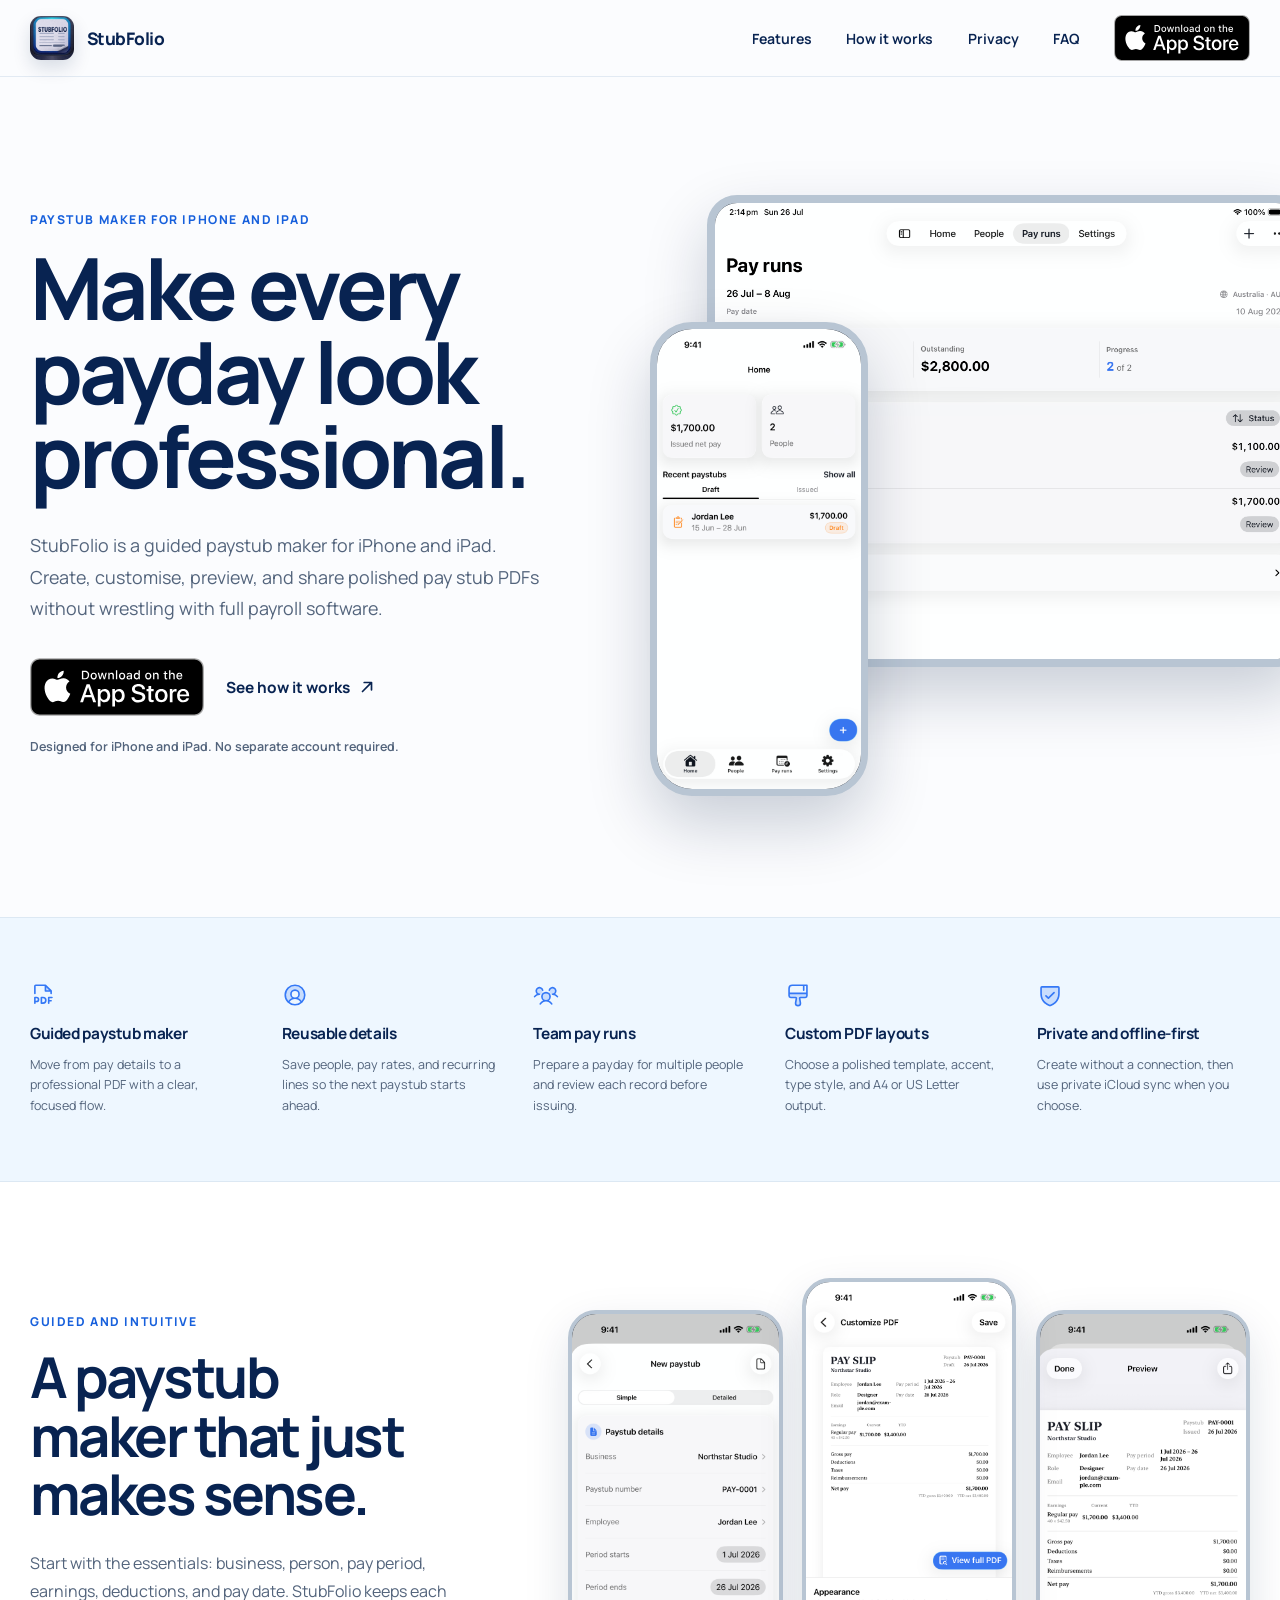
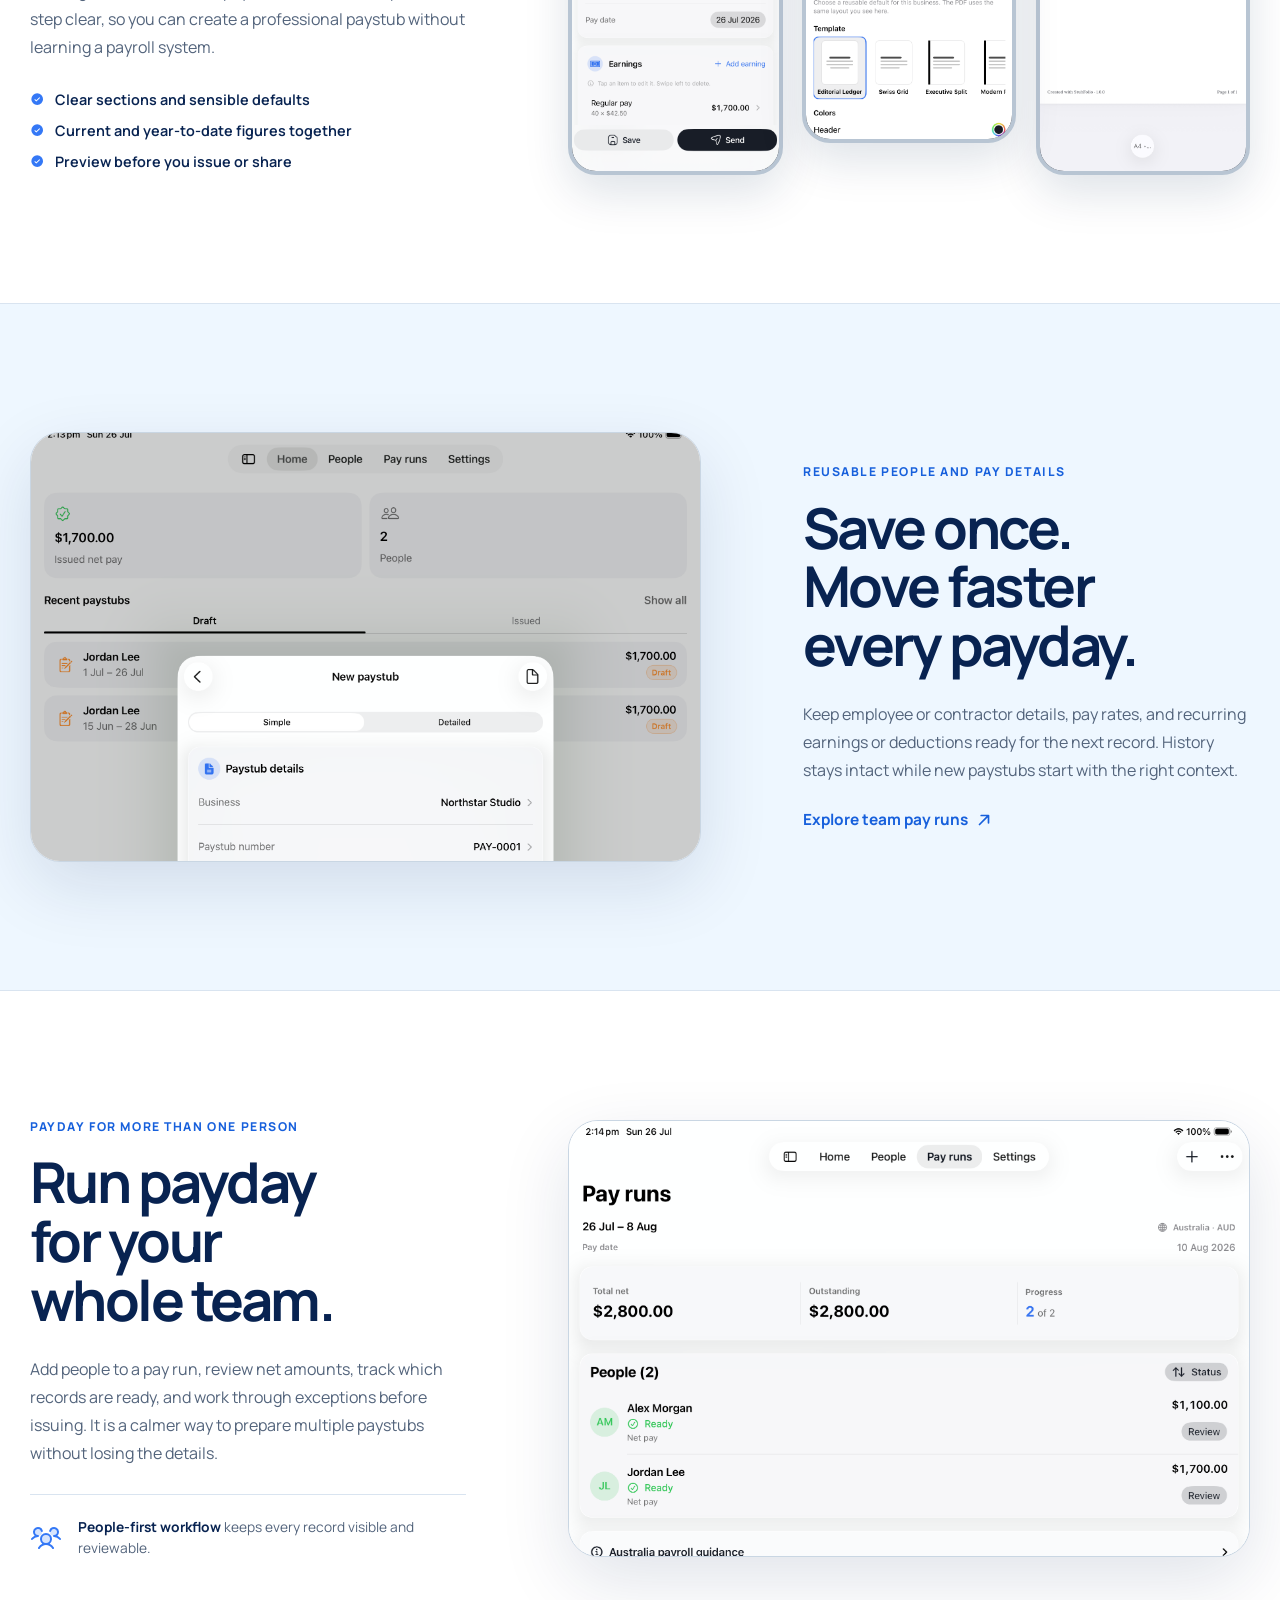
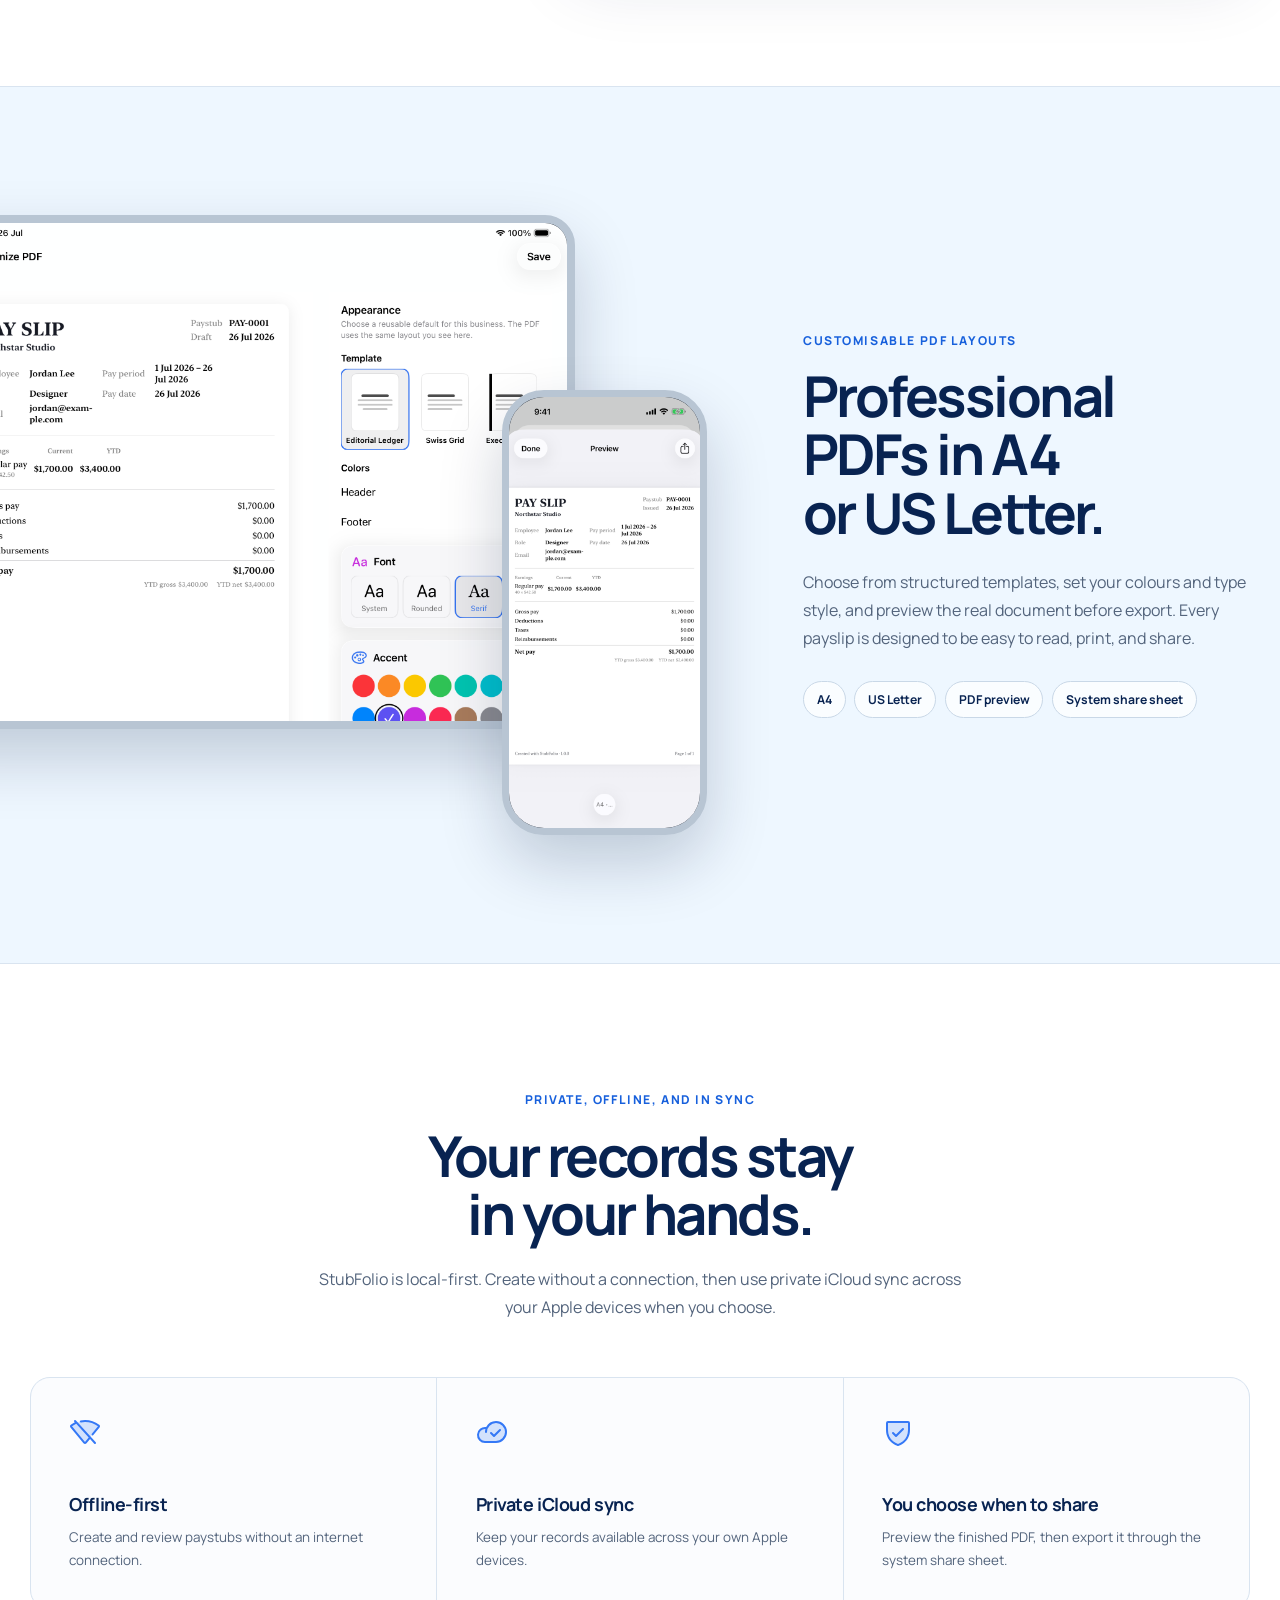
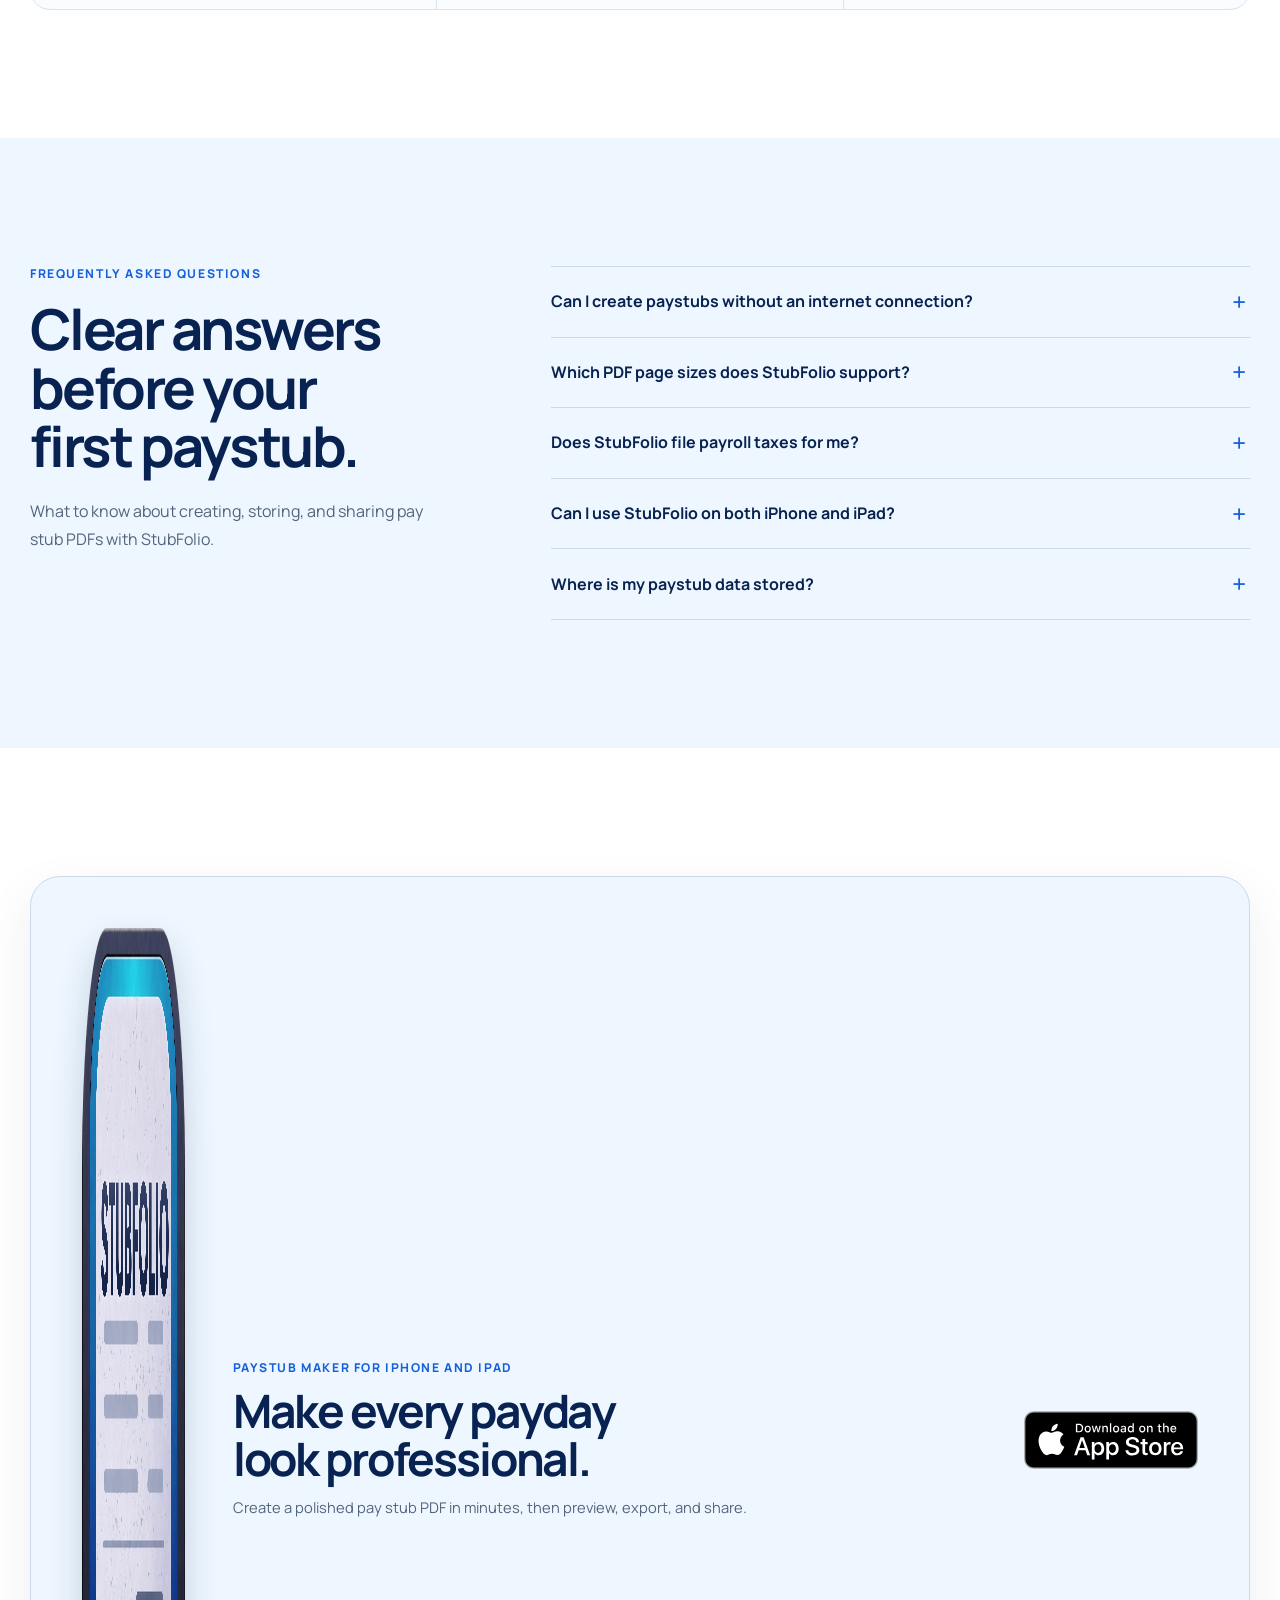
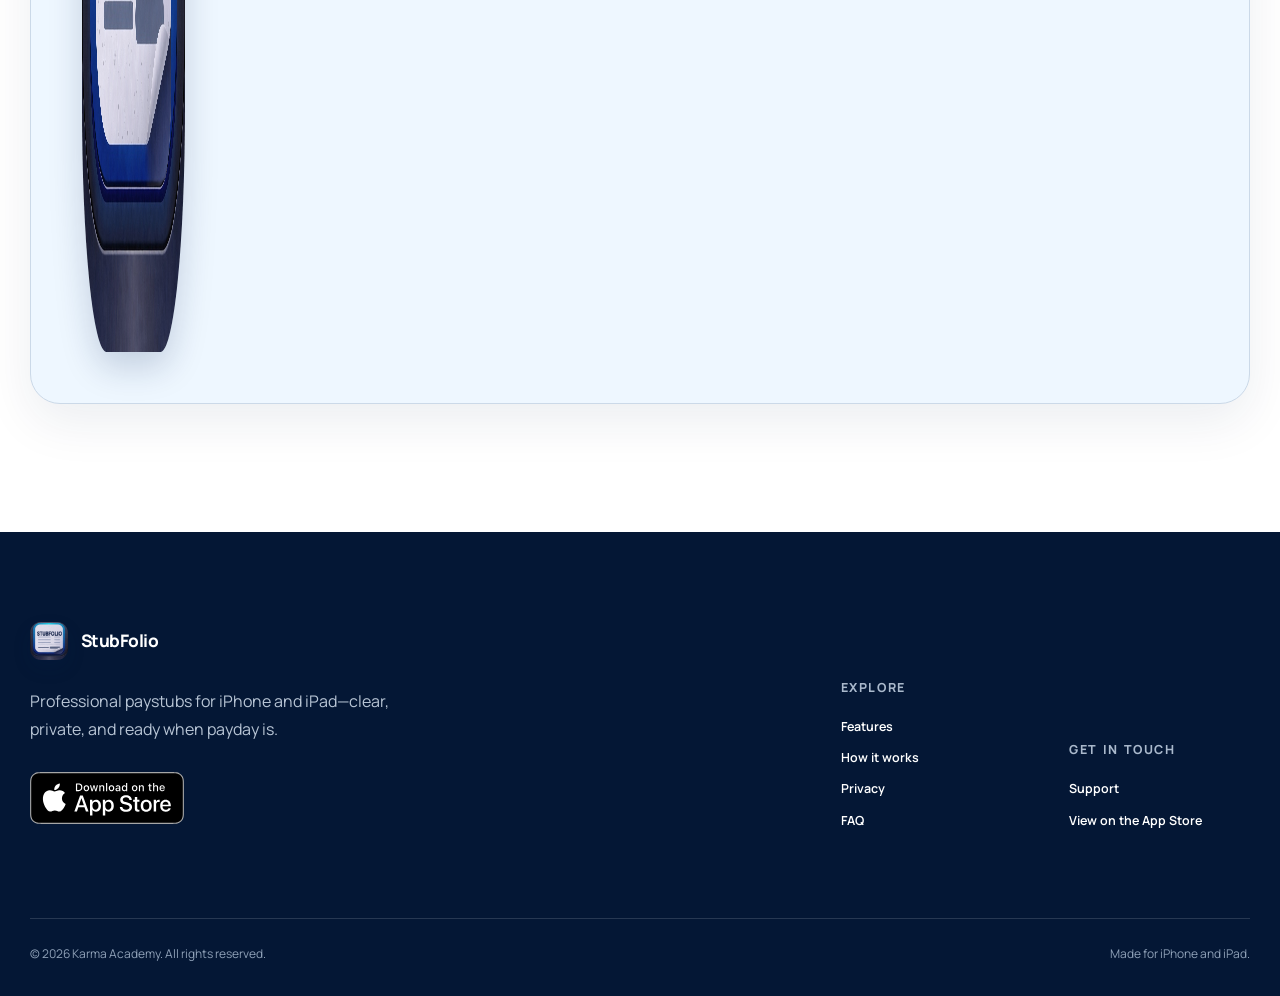
==== index.html @ 9ffa9155 "Build framework-free StubFolio site" ====
<!doctype html>
<html lang="en-AU">
  <head>
    <meta charset="UTF-8" />
    <meta name="viewport" content="width=device-width, initial-scale=1.0" />
    <title>StubFolio – Paystub Maker for iPhone &amp; iPad</title>
    <meta
    name="description"
    content="Create polished pay stubs and payslip PDFs on iPhone and iPad. Reuse employee details, run team paydays, customise templates, and work offline."
    />
    <meta name="robots" content="index,follow,max-image-preview:large,max-snippet:-1,max-video-preview:-1" />
    <meta name="theme-color" content="#eef7ff" />
    <meta name="apple-itunes-app" content="app-id=6793854994" />
    <link rel="canonical" href="https://karm435.github.io/stubfolio.github.io/" />
    <link rel="icon" href="./images/favicon-64.png" sizes="64x64" type="image/png" />
    <link rel="apple-touch-icon" href="./images/apple-touch-icon.png" />
    <link rel="manifest" href="./site.webmanifest" />
    <link rel="preload" href="./images/iphone-home.png" as="image" fetchpriority="high" />
    <link rel="preload" href="./images/ipad-pay-run.png" as="image" fetchpriority="high" />
    <link rel="stylesheet" href="styles.css" />
    <meta property="og:type" content="website" />
    <meta property="og:site_name" content="StubFolio" />
    <meta property="og:url" content="https://karm435.github.io/stubfolio.github.io/" />
    <meta property="og:title" content="StubFolio – Paystub Maker for iPhone &amp; iPad" />
    <meta
    property="og:description"
    content="Create professional pay stub and payslip PDFs on iPhone and iPad, from one person to a whole team pay run."
    />
    <meta property="og:image" content="https://karm435.github.io/stubfolio.github.io/images/og-stubfolio.png" />
    <meta property="og:image:width" content="1200" />
    <meta property="og:image:height" content="630" />
    <meta property="og:image:alt" content="StubFolio paystub maker shown on iPhone and iPad" />
    <meta name="twitter:card" content="summary_large_image" />
    <meta name="twitter:title" content="StubFolio – Paystub Maker for iPhone &amp; iPad" />
    <meta
    name="twitter:description"
    content="Create professional pay stub and payslip PDFs on iPhone and iPad."
    />
    <meta name="twitter:image" content="https://karm435.github.io/stubfolio.github.io/images/og-stubfolio.png" />

    <script type="application/ld+json">
      {
        "@context": "https://schema.org",
        "@graph": [
          {
            "@type": "Organization",
            "@id": "https://karm435.github.io/stubfolio.github.io/#organization",
            "name": "Karma Academy",
            "url": "https://karm435.github.io/stubfolio.github.io/",
            "logo": "https://karm435.github.io/stubfolio.github.io/images/stubfolio-icon.jpg",
            "contactPoint": {
              "@type": "ContactPoint",
              "email": "support@karmaacademy.com.au",
              "contactType": "customer support"
            }
          },
          {
            "@type": "WebSite",
            "@id": "https://karm435.github.io/stubfolio.github.io/#website",
            "name": "StubFolio",
            "url": "https://karm435.github.io/stubfolio.github.io/",
            "publisher": { "@id": "https://karm435.github.io/stubfolio.github.io/#organization" },
            "inLanguage": "en-AU"
          },
          {
            "@type": "MobileApplication",
            "@id": "https://karm435.github.io/stubfolio.github.io/#app",
            "name": "StubFolio: Paystub Maker Pro",
            "operatingSystem": "iOS, iPadOS",
            "applicationCategory": "BusinessApplication",
            "description": "A guided paystub maker for creating, customising, previewing, and sharing professional pay stub and payslip PDFs on iPhone and iPad.",
            "url": "https://karm435.github.io/stubfolio.github.io/",
            "installUrl": "https://apps.apple.com/app/id6793854994",
            "image": "https://karm435.github.io/stubfolio.github.io/images/stubfolio-icon.jpg",
            "publisher": { "@id": "https://karm435.github.io/stubfolio.github.io/#organization" }
          },
          {
            "@type": "FAQPage",
            "@id": "https://karm435.github.io/stubfolio.github.io/#faq",
            "mainEntity": [
              {
                "@type": "Question",
                "name": "Can I create paystubs without an internet connection?",
                "acceptedAnswer": {
                  "@type": "Answer",
                  "text": "Yes. Core paystub creation works offline. If you enable iCloud, your records can sync when your device is connected again."
                }
              },
              {
                "@type": "Question",
                "name": "Which PDF page sizes does StubFolio support?",
                "acceptedAnswer": {
                  "@type": "Answer",
                  "text": "StubFolio supports professional A4 and US Letter pay stub and payslip PDF layouts."
                }
              },
              {
                "@type": "Question",
                "name": "Does StubFolio file payroll taxes for me?",
                "acceptedAnswer": {
                  "@type": "Answer",
                  "text": "No. StubFolio helps structure, review, and present the figures you enter. It is not a tax-filing service and does not replace professional payroll or tax advice."
                }
              },
              {
                "@type": "Question",
                "name": "Can I use StubFolio on both iPhone and iPad?",
                "acceptedAnswer": {
                  "@type": "Answer",
                  "text": "Yes. StubFolio is designed for both iPhone and iPad."
                }
              },
              {
                "@type": "Question",
                "name": "Where is my paystub data stored?",
                "acceptedAnswer": {
                  "@type": "Answer",
                  "text": "StubFolio is local-first, with private iCloud sync available when enabled through your Apple account."
                }
              }
            ]
          }
        ]
      }
    </script>

  </head>
  <body>
    <div id="site">
      <a class="skip-link" href="#main-content">Skip to content</a>
      <header class="site-header">
        <div class="site-header__inner page-shell">
          <a class="brand" href="#top" aria-label="StubFolio home">
            <img alt="" width="1024" height="1024" src="images/stubfolio-icon.jpg">
            <span>StubFolio</span>
          </a>
          <button class="menu-button" type="button" aria-label="Open navigation" aria-expanded="false" aria-controls="site-navigation">
            <svg xmlns="http://www.w3.org/2000/svg" width="22" height="22" fill="currentColor" viewBox="0 0 256 256">
              <path d="M228,128a12,12,0,0,1-12,12H40a12,12,0,0,1,0-24H216A12,12,0,0,1,228,128ZM40,76H216a12,12,0,0,0,0-24H40a12,12,0,0,0,0,24ZM216,180H40a12,12,0,0,0,0,24H216a12,12,0,0,0,0-24Z">
              </path>
            </svg>
          </button>
          <nav id="site-navigation" class="site-navigation" aria-label="Primary navigation">
            <a href="#features">Features</a>
            <a href="#how-it-works">How it works</a>
            <a href="#privacy">Privacy</a>
            <a href="#faq">FAQ</a>
            <a class="app-store-button app-store-button--compact" href="https://apps.apple.com/app/id6793854994" aria-label="Download StubFolio on the App Store" data-cta-location="header">
              <img alt="Download on the App Store" width="924" height="310" src="images/download-on-app-store.svg">
            </a>
          </nav>
        </div>
      </header>
      <main id="main-content">
        <section class="hero section" id="top" aria-labelledby="hero-title">
          <div class="page-shell hero__grid">
            <div class="hero__copy">
              <p class="eyebrow">Paystub maker for iPhone and iPad</p>
              <h1 id="hero-title">Make every payday look professional.</h1>
              <p class="hero__lede">StubFolio is a guided paystub maker for iPhone and iPad. Create, customise, preview, and share polished pay stub PDFs without wrestling with full payroll software.</p>
              <div class="hero__actions">
                <a class="app-store-button" href="https://apps.apple.com/app/id6793854994" aria-label="Download StubFolio on the App Store" data-cta-location="hero">
                  <img alt="Download on the App Store" width="924" height="310" src="images/download-on-app-store.svg">
                </a>
                <a class="text-link" href="#how-it-works">See how it works <svg xmlns="http://www.w3.org/2000/svg" width="18" height="18" fill="currentColor" viewBox="0 0 256 256" aria-hidden="true">
                    <path d="M204,64V168a12,12,0,0,1-24,0V93L72.49,200.49a12,12,0,0,1-17-17L163,76H88a12,12,0,0,1,0-24H192A12,12,0,0,1,204,64Z">
                    </path>
                  </svg>
                </a>
              </div>
              <p class="hero__note">Designed for iPhone and iPad. No separate account required.</p>
            </div>
            <div class="hero-devices" aria-label="StubFolio shown on iPhone and iPad">
              <figure class="device-frame device-frame--ipad hero-devices__ipad">
                <img alt="StubFolio team pay run on iPad" width="2064" height="2752" loading="eager" fetchpriority="high" decoding="async" src="images/ipad-pay-run.png">
              </figure>
              <figure class="device-frame device-frame--phone hero-devices__phone">
                <img alt="StubFolio paystub dashboard on iPhone" width="1320" height="2868" loading="eager" fetchpriority="high" decoding="async" src="images/iphone-home.png">
              </figure>
            </div>
          </div>
        </section>
        <section class="feature-band" id="features" aria-label="StubFolio highlights">
          <div class="page-shell feature-band__grid">
            <article class="feature-highlight">
              <svg xmlns="http://www.w3.org/2000/svg" width="26" height="26" fill="currentColor" viewBox="0 0 256 256" aria-hidden="true">
                <path d="M208,88H152V32Z" opacity="0.2">
                </path>
                <path d="M224,152a8,8,0,0,1-8,8H192v16h16a8,8,0,0,1,0,16H192v16a8,8,0,0,1-16,0V152a8,8,0,0,1,8-8h32A8,8,0,0,1,224,152ZM92,172a28,28,0,0,1-28,28H56v8a8,8,0,0,1-16,0V152a8,8,0,0,1,8-8H64A28,28,0,0,1,92,172Zm-16,0a12,12,0,0,0-12-12H56v24h8A12,12,0,0,0,76,172Zm88,8a36,36,0,0,1-36,36H112a8,8,0,0,1-8-8V152a8,8,0,0,1,8-8h16A36,36,0,0,1,164,180Zm-16,0a20,20,0,0,0-20-20h-8v40h8A20,20,0,0,0,148,180ZM40,112V40A16,16,0,0,1,56,24h96a8,8,0,0,1,5.66,2.34l56,56A8,8,0,0,1,216,88v24a8,8,0,0,1-16,0V96H152a8,8,0,0,1-8-8V40H56v72a8,8,0,0,1-16,0ZM160,80h28.69L160,51.31Z">
                </path>
              </svg>
              <h2>Guided paystub maker</h2>
              <p>Move from pay details to a professional PDF with a clear, focused flow.</p>
            </article>
            <article class="feature-highlight">
              <svg xmlns="http://www.w3.org/2000/svg" width="26" height="26" fill="currentColor" viewBox="0 0 256 256" aria-hidden="true">
                <path d="M224,128a95.76,95.76,0,0,1-31.8,71.37A72,72,0,0,0,128,160a40,40,0,1,0-40-40,40,40,0,0,0,40,40,72,72,0,0,0-64.2,39.37h0A96,96,0,1,1,224,128Z" opacity="0.2">
                </path>
                <path d="M128,24A104,104,0,1,0,232,128,104.11,104.11,0,0,0,128,24ZM74.08,197.5a64,64,0,0,1,107.84,0,87.83,87.83,0,0,1-107.84,0ZM96,120a32,32,0,1,1,32,32A32,32,0,0,1,96,120Zm97.76,66.41a79.66,79.66,0,0,0-36.06-28.75,48,48,0,1,0-59.4,0,79.66,79.66,0,0,0-36.06,28.75,88,88,0,1,1,131.52,0Z">
                </path>
              </svg>
              <h2>Reusable details</h2>
              <p>Save people, pay rates, and recurring lines so the next paystub starts ahead.</p>
            </article>
            <article class="feature-highlight">
              <svg xmlns="http://www.w3.org/2000/svg" width="26" height="26" fill="currentColor" viewBox="0 0 256 256" aria-hidden="true">
                <path d="M168,144a40,40,0,1,1-40-40A40,40,0,0,1,168,144ZM64,56A32,32,0,1,0,96,88,32,32,0,0,0,64,56Zm128,0a32,32,0,1,0,32,32A32,32,0,0,0,192,56Z" opacity="0.2">
                </path>
                <path d="M244.8,150.4a8,8,0,0,1-11.2-1.6A51.6,51.6,0,0,0,192,128a8,8,0,0,1,0-16,24,24,0,1,0-23.24-30,8,8,0,1,1-15.5-4A40,40,0,1,1,219,117.51a67.94,67.94,0,0,1,27.43,21.68A8,8,0,0,1,244.8,150.4ZM190.92,212a8,8,0,1,1-13.85,8,57,57,0,0,0-98.15,0,8,8,0,1,1-13.84-8,72.06,72.06,0,0,1,33.74-29.92,48,48,0,1,1,58.36,0A72.06,72.06,0,0,1,190.92,212ZM128,176a32,32,0,1,0-32-32A32,32,0,0,0,128,176ZM72,120a8,8,0,0,0-8-8A24,24,0,1,1,87.24,82a8,8,0,1,0,15.5-4A40,40,0,1,0,37,117.51,67.94,67.94,0,0,0,9.6,139.19a8,8,0,1,0,12.8,9.61A51.6,51.6,0,0,1,64,128,8,8,0,0,0,72,120Z">
                </path>
              </svg>
              <h2>Team pay runs</h2>
              <p>Prepare a payday for multiple people and review each record before issuing.</p>
            </article>
            <article class="feature-highlight">
              <svg xmlns="http://www.w3.org/2000/svg" width="26" height="26" fill="currentColor" viewBox="0 0 256 256" aria-hidden="true">
                <path d="M216,112v24a16,16,0,0,1-16,16H152a8,8,0,0,0-7.92,9.13L152,208a24,24,0,0,1-48,0l7.92-46.87A8,8,0,0,0,104,152H56a16,16,0,0,1-16-16V112Z" opacity="0.2">
                </path>
                <path d="M216,24H72A40,40,0,0,0,32,64v72a24,24,0,0,0,24,24h48l-7.89,46.67A8.42,8.42,0,0,0,96,208a32,32,0,0,0,64,0,8.42,8.42,0,0,0-.11-1.33L152,160h48a24,24,0,0,0,24-24V32A8,8,0,0,0,216,24ZM72,40H176V80a8,8,0,0,0,16,0V40h16v64H48V64A24,24,0,0,1,72,40ZM200,144H152a16,16,0,0,0-15.84,18.26l0,.2L144,208.6a16,16,0,0,1-32,0l7.8-46.14,0-.2A16,16,0,0,0,104,144H56a8,8,0,0,1-8-8V120H208v16A8,8,0,0,1,200,144Z">
                </path>
              </svg>
              <h2>Custom PDF layouts</h2>
              <p>Choose a polished template, accent, type style, and A4 or US Letter output.</p>
            </article>
            <article class="feature-highlight">
              <svg xmlns="http://www.w3.org/2000/svg" width="26" height="26" fill="currentColor" viewBox="0 0 256 256" aria-hidden="true">
                <path d="M216,56v56c0,96-88,120-88,120S40,208,40,112V56a8,8,0,0,1,8-8H208A8,8,0,0,1,216,56Z" opacity="0.2">
                </path>
                <path d="M208,40H48A16,16,0,0,0,32,56v56c0,52.72,25.52,84.67,46.93,102.19,23.06,18.86,46,25.26,47,25.53a8,8,0,0,0,4.2,0c1-.27,23.91-6.67,47-25.53C198.48,196.67,224,164.72,224,112V56A16,16,0,0,0,208,40Zm0,72c0,37.07-13.66,67.16-40.6,89.42A129.3,129.3,0,0,1,128,223.62a128.25,128.25,0,0,1-38.92-21.81C61.82,179.51,48,149.3,48,112l0-56,160,0ZM82.34,141.66a8,8,0,0,1,11.32-11.32L112,148.69l50.34-50.35a8,8,0,0,1,11.32,11.32l-56,56a8,8,0,0,1-11.32,0Z">
                </path>
              </svg>
              <h2>Private and offline-first</h2>
              <p>Create without a connection, then use private iCloud sync when you choose.</p>
            </article>
          </div>
        </section>
        <section class="story-section story-section--guided section" id="how-it-works">
          <div class="page-shell story-grid story-grid--copy-first">
            <div class="story-copy">
              <p class="eyebrow">Guided and intuitive</p>
              <h2>A paystub maker that just makes sense.</h2>
              <p>Start with the essentials: business, person, pay period, earnings, deductions, and pay date. StubFolio keeps each step clear, so you can create a professional paystub without learning a payroll system.</p>
              <ul class="check-list">
                <li>
                  <svg xmlns="http://www.w3.org/2000/svg" width="1em" height="1em" fill="currentColor" viewBox="0 0 256 256" aria-hidden="true">
                    <path d="M128,24A104,104,0,1,0,232,128,104.11,104.11,0,0,0,128,24Zm45.66,85.66-56,56a8,8,0,0,1-11.32,0l-24-24a8,8,0,0,1,11.32-11.32L112,148.69l50.34-50.35a8,8,0,0,1,11.32,11.32Z">
                    </path>
                  </svg> Clear sections and sensible defaults</li>
                <li>
                  <svg xmlns="http://www.w3.org/2000/svg" width="1em" height="1em" fill="currentColor" viewBox="0 0 256 256" aria-hidden="true">
                    <path d="M128,24A104,104,0,1,0,232,128,104.11,104.11,0,0,0,128,24Zm45.66,85.66-56,56a8,8,0,0,1-11.32,0l-24-24a8,8,0,0,1,11.32-11.32L112,148.69l50.34-50.35a8,8,0,0,1,11.32,11.32Z">
                    </path>
                  </svg> Current and year-to-date figures together</li>
                <li>
                  <svg xmlns="http://www.w3.org/2000/svg" width="1em" height="1em" fill="currentColor" viewBox="0 0 256 256" aria-hidden="true">
                    <path d="M128,24A104,104,0,1,0,232,128,104.11,104.11,0,0,0,128,24Zm45.66,85.66-56,56a8,8,0,0,1-11.32,0l-24-24a8,8,0,0,1,11.32-11.32L112,148.69l50.34-50.35a8,8,0,0,1,11.32,11.32Z">
                    </path>
                  </svg> Preview before you issue or share</li>
              </ul>
            </div>
            <div class="phone-sequence" aria-label="The StubFolio creation flow">
              <figure class="device-frame device-frame--phone ">
                <img alt="Paystub details editor on iPhone" width="1320" height="2868" loading="lazy" fetchpriority="auto" decoding="async" src="images/iphone-editor.png">
              </figure>
              <figure class="device-frame device-frame--phone ">
                <img alt="PDF appearance editor on iPhone" width="1320" height="2868" loading="lazy" fetchpriority="auto" decoding="async" src="images/iphone-appearance.png">
              </figure>
              <figure class="device-frame device-frame--phone ">
                <img alt="Finished paystub PDF preview on iPhone" width="1320" height="2868" loading="lazy" fetchpriority="auto" decoding="async" src="images/iphone-pdf-preview.png">
              </figure>
            </div>
          </div>
        </section>
        <section class="story-section story-section--ice section">
          <div class="page-shell story-grid story-grid--visual-first">
            <div class="wide-product-crop wide-product-crop--editor">
              <img alt="A paystub being edited in StubFolio on iPad" width="2064" height="2752" loading="lazy" decoding="async" src="images/ipad-editor.png">
            </div>
            <div class="story-copy">
              <p class="eyebrow">Reusable people and pay details</p>
              <h2>Save once. Move faster every payday.</h2>
              <p>Keep employee or contractor details, pay rates, and recurring earnings or deductions ready for the next record. History stays intact while new paystubs start with the right context.</p>
              <a class="inline-cta" href="#pay-runs">Explore team pay runs <svg xmlns="http://www.w3.org/2000/svg" width="18" height="18" fill="currentColor" viewBox="0 0 256 256" aria-hidden="true">
                  <path d="M204,64V168a12,12,0,0,1-24,0V93L72.49,200.49a12,12,0,0,1-17-17L163,76H88a12,12,0,0,1,0-24H192A12,12,0,0,1,204,64Z">
                  </path>
                </svg>
              </a>
            </div>
          </div>
        </section>
        <section class="story-section section" id="pay-runs">
          <div class="page-shell story-grid story-grid--copy-first">
            <div class="story-copy">
              <p class="eyebrow">Payday for more than one person</p>
              <h2>Run payday for your whole team.</h2>
              <p>Add people to a pay run, review net amounts, track which records are ready, and work through exceptions before issuing. It is a calmer way to prepare multiple paystubs without losing the details.</p>
              <div class="mini-proof">
                <svg xmlns="http://www.w3.org/2000/svg" width="32" height="32" fill="currentColor" viewBox="0 0 256 256" aria-hidden="true">
                  <path d="M168,144a40,40,0,1,1-40-40A40,40,0,0,1,168,144ZM64,56A32,32,0,1,0,96,88,32,32,0,0,0,64,56Zm128,0a32,32,0,1,0,32,32A32,32,0,0,0,192,56Z" opacity="0.2">
                  </path>
                  <path d="M244.8,150.4a8,8,0,0,1-11.2-1.6A51.6,51.6,0,0,0,192,128a8,8,0,0,1,0-16,24,24,0,1,0-23.24-30,8,8,0,1,1-15.5-4A40,40,0,1,1,219,117.51a67.94,67.94,0,0,1,27.43,21.68A8,8,0,0,1,244.8,150.4ZM190.92,212a8,8,0,1,1-13.85,8,57,57,0,0,0-98.15,0,8,8,0,1,1-13.84-8,72.06,72.06,0,0,1,33.74-29.92,48,48,0,1,1,58.36,0A72.06,72.06,0,0,1,190.92,212ZM128,176a32,32,0,1,0-32-32A32,32,0,0,0,128,176ZM72,120a8,8,0,0,0-8-8A24,24,0,1,1,87.24,82a8,8,0,1,0,15.5-4A40,40,0,1,0,37,117.51,67.94,67.94,0,0,0,9.6,139.19a8,8,0,1,0,12.8,9.61A51.6,51.6,0,0,1,64,128,8,8,0,0,0,72,120Z">
                  </path>
                </svg>
                <span>
                  <strong>People-first workflow</strong> keeps every record visible and reviewable.</span>
              </div>
            </div>
            <div class="wide-product-crop wide-product-crop--pay-run">
              <img alt="Two-person payday progress in StubFolio on iPad" width="2064" height="2752" loading="lazy" decoding="async" src="images/ipad-pay-run.png">
            </div>
          </div>
        </section>
        <section class="story-section story-section--ice section" id="pdf-templates">
          <div class="page-shell story-grid story-grid--visual-first">
            <div class="template-composition" aria-label="Paystub PDF customisation and preview">
              <figure class="device-frame device-frame--ipad template-composition__ipad">
                <img alt="Template, colour, and type controls in StubFolio on iPad" width="2064" height="2752" loading="lazy" fetchpriority="auto" decoding="async" src="images/ipad-appearance.png">
              </figure>
              <figure class="device-frame device-frame--phone template-composition__phone">
                <img alt="A finished professional payslip PDF on iPhone" width="1320" height="2868" loading="lazy" fetchpriority="auto" decoding="async" src="images/iphone-pdf-preview.png">
              </figure>
            </div>
            <div class="story-copy">
              <p class="eyebrow">Customisable PDF layouts</p>
              <h2>Professional PDFs in A4 or US Letter.</h2>
              <p>Choose from structured templates, set your colours and type style, and preview the real document before export. Every payslip is designed to be easy to read, print, and share.</p>
              <div class="format-list" aria-label="Supported PDF features">
                <span>A4</span>
                <span>US Letter</span>
                <span>PDF preview</span>
                <span>System share sheet</span>
              </div>
            </div>
          </div>
        </section>
        <section class="privacy-section section" id="privacy">
          <div class="page-shell">
            <div class="section-heading section-heading--centered">
              <p class="eyebrow">Private, offline, and in sync</p>
              <h2>Your records stay in your hands.</h2>
              <p>StubFolio is local-first. Create without a connection, then use private iCloud sync across your Apple devices when you choose.</p>
            </div>
            <div class="privacy-grid">
              <article>
                <svg xmlns="http://www.w3.org/2000/svg" width="32" height="32" fill="currentColor" viewBox="0 0 256 256" aria-hidden="true">
                  <path d="M238.2,87.69l-104,125.43a8,8,0,0,1-12.3,0L17.8,87.69a7.79,7.79,0,0,1,1.31-11.21,180.75,180.75,0,0,1,217.78,0A7.79,7.79,0,0,1,238.2,87.69Z" opacity="0.2">
                  </path>
                  <path d="M53.92,34.62A8,8,0,1,0,42.08,45.38l4.55,5A187.93,187.93,0,0,0,14.28,70.1,15.93,15.93,0,0,0,8.11,80.91,15.65,15.65,0,0,0,11.65,92.8l104,125.43A15.93,15.93,0,0,0,128,224h0a15.93,15.93,0,0,0,12.31-5.77l28.1-33.88,33.67,37a8,8,0,1,0,11.84-10.76ZM128,208,24.09,82.74A171.5,171.5,0,0,1,57.91,62.79l99.63,109.6ZM244.35,92.8l-49.42,59.58a8,8,0,0,1-12.32-10.21l49.3-59.43A170.76,170.76,0,0,0,128,48a175.15,175.15,0,0,0-32.39,3,8,8,0,1,1-3-15.72A190.62,190.62,0,0,1,128,32,186.67,186.67,0,0,1,241.72,70.1a15.93,15.93,0,0,1,6.17,10.81A15.65,15.65,0,0,1,244.35,92.8Z">
                  </path>
                </svg>
                <h3>Offline-first</h3>
                <p>Create and review paystubs without an internet connection.</p>
              </article>
              <article>
                <svg xmlns="http://www.w3.org/2000/svg" width="32" height="32" fill="currentColor" viewBox="0 0 256 256" aria-hidden="true">
                  <path d="M240,128a80,80,0,0,1-80,80H72A56,56,0,1,1,85.92,97.74l0,.1A80,80,0,0,1,240,128Z" opacity="0.2">
                  </path>
                  <path d="M160,40A88.09,88.09,0,0,0,81.29,88.67,64,64,0,1,0,72,216h88a88,88,0,0,0,0-176Zm0,160H72a48,48,0,0,1,0-96c1.1,0,2.2,0,3.29.11A88,88,0,0,0,72,128a8,8,0,0,0,16,0,72,72,0,1,1,72,72Zm37.66-93.66a8,8,0,0,1,0,11.32l-48,48a8,8,0,0,1-11.32,0l-24-24a8,8,0,0,1,11.32-11.32L144,148.69l42.34-42.35A8,8,0,0,1,197.66,106.34Z">
                  </path>
                </svg>
                <h3>Private iCloud sync</h3>
                <p>Keep your records available across your own Apple devices.</p>
              </article>
              <article>
                <svg xmlns="http://www.w3.org/2000/svg" width="32" height="32" fill="currentColor" viewBox="0 0 256 256" aria-hidden="true">
                  <path d="M216,56v56c0,96-88,120-88,120S40,208,40,112V56a8,8,0,0,1,8-8H208A8,8,0,0,1,216,56Z" opacity="0.2">
                  </path>
                  <path d="M208,40H48A16,16,0,0,0,32,56v56c0,52.72,25.52,84.67,46.93,102.19,23.06,18.86,46,25.26,47,25.53a8,8,0,0,0,4.2,0c1-.27,23.91-6.67,47-25.53C198.48,196.67,224,164.72,224,112V56A16,16,0,0,0,208,40Zm0,72c0,37.07-13.66,67.16-40.6,89.42A129.3,129.3,0,0,1,128,223.62a128.25,128.25,0,0,1-38.92-21.81C61.82,179.51,48,149.3,48,112l0-56,160,0ZM82.34,141.66a8,8,0,0,1,11.32-11.32L112,148.69l50.34-50.35a8,8,0,0,1,11.32,11.32l-56,56a8,8,0,0,1-11.32,0Z">
                  </path>
                </svg>
                <h3>You choose when to share</h3>
                <p>Preview the finished PDF, then export it through the system share sheet.</p>
              </article>
            </div>
          </div>
        </section>
        <section class="faq-section section" id="faq">
          <div class="page-shell faq-layout">
            <div class="section-heading">
              <p class="eyebrow">Frequently asked questions</p>
              <h2>Clear answers before your first paystub.</h2>
              <p>What to know about creating, storing, and sharing pay stub PDFs with StubFolio.</p>
            </div>
            <div class="faq-list">
              <details>
                <summary>Can I create paystubs without an internet connection?</summary>
                <p>Yes. Core paystub creation works offline. If you enable iCloud, your records can sync when your device is connected again.</p>
              </details>
              <details>
                <summary>Which PDF page sizes does StubFolio support?</summary>
                <p>You can prepare professional pay stub and payslip PDFs for A4 or US Letter paper, with print-safe layouts designed for sharing and printing.</p>
              </details>
              <details>
                <summary>Does StubFolio file payroll taxes for me?</summary>
                <p>No. StubFolio helps you structure, review, and present the figures you enter. It is not a tax-filing service and does not replace professional payroll or tax advice.</p>
              </details>
              <details>
                <summary>Can I use StubFolio on both iPhone and iPad?</summary>
                <p>Yes. StubFolio is designed for iPhone and iPad, with layouts that make quick edits comfortable on iPhone and detailed review easier on iPad.</p>
              </details>
              <details>
                <summary>Where is my paystub data stored?</summary>
                <p>StubFolio is local-first. Your work stays on your device, with private iCloud sync available when you enable it through your Apple account.</p>
              </details>
            </div>
          </div>
        </section>
        <section class="download-section section" id="download" aria-labelledby="download-title">
          <div class="page-shell download-panel">
            <img class="download-panel__icon" alt="" width="1024" height="1024" loading="lazy" src="images/stubfolio-icon.jpg">
            <div>
              <p class="eyebrow">Paystub maker for iPhone and iPad</p>
              <h2 id="download-title">Make every payday look professional.</h2>
              <p>Create a polished pay stub PDF in minutes, then preview, export, and share.</p>
            </div>
            <a class="app-store-button" href="https://apps.apple.com/app/id6793854994" aria-label="Download StubFolio on the App Store" data-cta-location="footer">
              <img alt="Download on the App Store" width="924" height="310" src="images/download-on-app-store.svg">
            </a>
          </div>
        </section>
      </main>
      <footer class="site-footer" id="site-footer">
        <div class="page-shell site-footer__top">
          <div class="site-footer__brand-block">
            <a class="brand brand--footer" href="#top" aria-label="Back to StubFolio home">
              <img src="images/stubfolio-icon.jpg" alt="" width="1024" height="1024" loading="lazy">
              <span>StubFolio</span>
            </a>
            <p>Professional paystubs for iPhone and iPad—clear, private, and ready when payday is.</p>
            <a class="app-store-button app-store-button--footer" href="https://apps.apple.com/app/id6793854994" aria-label="Download StubFolio on the App Store">
              <img src="images/download-on-app-store.svg" alt="Download on the App Store" width="924" height="310">
            </a>
          </div>
          <div class="site-footer__links">
            <nav aria-label="Explore StubFolio">
              <p class="site-footer__label">Explore</p>
              <a href="#features">Features</a>
              <a href="#how-it-works">How it works</a>
              <a href="#privacy">Privacy</a>
              <a href="#faq">FAQ</a>
            </nav>
            <nav aria-label="StubFolio support">
              <p class="site-footer__label">Get in touch</p>
              <a href="mailto:support@karmaacademy.com.au">Support</a>
              <a href="https://apps.apple.com/app/id6793854994">View on the App Store</a>
            </nav>
          </div>
        </div>
        <div class="page-shell site-footer__bottom">
          <p>© 2026 Karma Academy. All rights reserved.</p>
          <p>Made for iPhone and iPad.</p>
        </div>
      </footer>
    </div>
    <script src="script.js" defer>
    </script>
  </body>
</html>
---- styles.css ----
@font-face {
  font-family: "Manrope Variable";
  font-style: normal;
  font-display: swap;
  font-weight: 200 800;
  src: url("fonts/manrope-latin-wght-normal.woff2") format("woff2");
}

:root {
  color-scheme: light;
  font-family: "Manrope Variable", Manrope, -apple-system, BlinkMacSystemFont, "Segoe UI", sans-serif;
  color: #0a2555;
  background: #fbfcfe;
  font-synthesis: none;
  text-rendering: optimizeLegibility;
  --navy: #082351;
  --navy-deep: #041735;
  --blue: #3478f6;
  --blue-dark: #1760dc;
  --ink-muted: #53647c;
  --paper: #fbfcfe;
  --white: #ffffff;
  --ice: #eef7ff;
  --ice-strong: #e5f2ff;
  --line: #d9e4f0;
  --success: #149655;
  --shadow-soft: 0 24px 70px rgba(8, 35, 81, 0.12);
  --shadow-device: 0 28px 64px rgba(5, 26, 60, 0.2);
  --radius-large: 30px;
  --radius-medium: 20px;
  --page-width: 1220px;
  --section-space: clamp(5.5rem, 10vw, 9rem);
}

* {
  box-sizing: border-box;
}

html {
  scroll-behavior: smooth;
  scroll-padding-top: 92px;
  overflow-x: clip;
  background: var(--paper);
}

body {
  margin: 0;
  min-width: 320px;
  min-height: 100vh;
  overflow-x: clip;
  background: var(--paper);
  color: var(--navy);
  -webkit-font-smoothing: antialiased;
}

#site,
main {
  max-width: 100%;
  overflow-x: clip;
}

body,
button,
a {
  font: inherit;
}

img,
svg {
  display: block;
  max-width: 100%;
}

a {
  color: inherit;
}

p,
h1,
h2,
h3,
figure {
  margin: 0;
}

p {
  color: var(--ink-muted);
  font-size: clamp(1rem, 1.25vw, 1.12rem);
  line-height: 1.75;
}

h1,
h2,
h3 {
  color: var(--navy);
  letter-spacing: -0.045em;
  text-wrap: balance;
}

h1 {
  max-width: 10.5ch;
  font-size: clamp(3.2rem, 6.7vw, 6.75rem);
  font-weight: 720;
  line-height: 0.98;
}

h2 {
  font-size: clamp(2.2rem, 4.4vw, 4.7rem);
  font-weight: 700;
  line-height: 1.04;
}

h3 {
  font-size: 1.12rem;
  font-weight: 700;
  line-height: 1.3;
  letter-spacing: -0.025em;
}

:focus-visible {
  outline: 3px solid var(--blue);
  outline-offset: 4px;
}

.skip-link {
  position: fixed;
  z-index: 1000;
  top: 1rem;
  left: 1rem;
  translate: 0 -180%;
  border-radius: 999px;
  background: var(--navy-deep);
  color: var(--white);
  padding: 0.75rem 1rem;
  text-decoration: none;
}

.skip-link:focus {
  translate: 0;
}

.page-shell {
  width: min(calc(100% - 40px), var(--page-width));
  margin-inline: auto;
}

.section {
  padding-block: var(--section-space);
}

.eyebrow {
  margin-bottom: 1.15rem;
  color: var(--blue-dark);
  font-size: 0.76rem;
  font-weight: 760;
  line-height: 1.3;
  letter-spacing: 0.13em;
  text-transform: uppercase;
}

.site-header {
  position: relative;
  z-index: 100;
  top: 0;
  border-bottom: 1px solid rgba(217, 228, 240, 0.72);
  background: var(--paper);
}

.site-header__inner {
  display: flex;
  min-height: 76px;
  align-items: center;
  justify-content: space-between;
  gap: 2rem;
}

.brand {
  display: inline-flex;
  align-items: center;
  gap: 0.8rem;
  color: var(--navy);
  font-size: 1.08rem;
  font-weight: 760;
  letter-spacing: -0.03em;
  text-decoration: none;
}

.brand img {
  width: 44px;
  height: 44px;
  border-radius: 11px;
  box-shadow: 0 8px 18px rgba(8, 35, 81, 0.14);
}

.site-navigation {
  display: flex;
  align-items: center;
  gap: clamp(1.2rem, 2.7vw, 2.4rem);
}

.site-navigation > a:not(.app-store-button) {
  position: relative;
  color: var(--navy);
  font-size: 0.88rem;
  font-weight: 650;
  text-decoration: none;
}

.site-navigation > a:not(.app-store-button)::after {
  position: absolute;
  right: 0;
  bottom: -0.45rem;
  left: 0;
  height: 2px;
  background: var(--blue);
  content: "";
  scale: 0 1;
  transform-origin: right;
  transition: scale 180ms ease;
}

.site-navigation > a:not(.app-store-button):hover::after {
  scale: 1 1;
  transform-origin: left;
}

.menu-button {
  display: none;
  width: 44px;
  height: 44px;
  align-items: center;
  justify-content: center;
  border: 1px solid var(--line);
  border-radius: 50%;
  background: var(--white);
  color: var(--navy);
}

.app-store-button {
  display: inline-flex;
  width: 174px;
  border-radius: 10px;
  transition: translate 180ms ease, filter 180ms ease;
}

.app-store-button img {
  width: 100%;
  height: auto;
}

.app-store-button:hover {
  filter: brightness(1.08);
  translate: 0 -2px;
}

.app-store-button--compact {
  width: 136px;
}

.hero {
  position: relative;
  min-height: min(900px, calc(100vh - 76px));
  display: grid;
  align-items: center;
  padding-top: clamp(4.5rem, 8vw, 7.5rem);
  background: var(--paper);
}

.hero__grid {
  display: grid;
  grid-template-columns: minmax(0, 0.92fr) minmax(520px, 1.08fr);
  align-items: center;
  gap: clamp(2rem, 5vw, 6rem);
}

.hero__copy {
  position: relative;
  z-index: 2;
}

.hero__lede {
  max-width: 56ch;
  margin-top: 2rem;
  font-size: clamp(1.06rem, 1.4vw, 1.25rem);
}

.hero__actions {
  display: flex;
  align-items: center;
  gap: 1.4rem;
  margin-top: 2.1rem;
}

.text-link,
.inline-cta {
  display: inline-flex;
  align-items: center;
  gap: 0.45rem;
  color: var(--navy);
  font-size: 0.96rem;
  font-weight: 720;
  text-decoration: none;
}

.text-link:hover,
.inline-cta:hover {
  color: var(--blue-dark);
}

.hero__note {
  margin-top: 1.35rem;
  font-size: 0.78rem;
  font-weight: 620;
  line-height: 1.5;
}

.hero-devices {
  position: relative;
  min-height: 610px;
}

.device-frame {
  overflow: hidden;
  border: 1px solid #b8c5d3;
  background: #0a1422;
  box-shadow: var(--shadow-device);
}

.device-frame img {
  width: 100%;
  height: 100%;
  object-fit: cover;
  object-position: top;
}

.device-frame--phone {
  border-width: 7px;
  border-radius: 42px;
}

.device-frame--ipad {
  border-width: 8px;
  border-radius: 30px;
}

.hero-devices__ipad {
  position: absolute;
  top: 1rem;
  right: -3.5rem;
  width: min(680px, 96%);
  aspect-ratio: 1.27;
}

.hero-devices__phone {
  position: absolute;
  z-index: 2;
  bottom: -0.4rem;
  left: 1.5rem;
  width: 218px;
  aspect-ratio: 1320 / 2868;
}

.feature-band {
  border-block: 1px solid #dce8f3;
  background: var(--ice);
  padding-block: clamp(2.6rem, 5vw, 4rem);
}

.feature-band__grid {
  display: grid;
  grid-template-columns: repeat(5, minmax(0, 1fr));
  gap: clamp(1rem, 3vw, 2.4rem);
}

.feature-highlight {
  min-width: 0;
}

.feature-highlight svg {
  margin-bottom: 1rem;
  color: var(--blue);
}

.feature-highlight h2 {
  margin-bottom: 0.65rem;
  font-size: 0.96rem;
  line-height: 1.3;
  letter-spacing: -0.025em;
}

.feature-highlight p {
  font-size: 0.78rem;
  line-height: 1.65;
}

.story-section {
  overflow: hidden;
  border-bottom: 1px solid var(--line);
  background: var(--white);
}

.story-section--ice {
  background: var(--ice);
}

.story-grid {
  display: grid;
  grid-template-columns: minmax(330px, 0.78fr) minmax(0, 1.22fr);
  align-items: center;
  gap: clamp(3rem, 8vw, 8.5rem);
}

.story-grid--visual-first {
  grid-template-columns: minmax(0, 1.2fr) minmax(330px, 0.8fr);
}

.story-copy h2 {
  max-width: 11ch;
}

.story-copy > p:not(.eyebrow) {
  max-width: 53ch;
  margin-top: 1.6rem;
}

.check-list {
  display: grid;
  gap: 0.75rem;
  margin: 1.8rem 0 0;
  padding: 0;
  color: var(--navy);
  list-style: none;
}

.check-list li {
  display: flex;
  align-items: center;
  gap: 0.65rem;
  font-size: 0.9rem;
  font-weight: 630;
}

.check-list svg {
  flex: 0 0 auto;
  color: var(--blue);
}

.phone-sequence {
  display: grid;
  grid-template-columns: repeat(3, minmax(0, 1fr));
  align-items: end;
  gap: clamp(0.7rem, 1.6vw, 1.2rem);
}

.phone-sequence .device-frame {
  aspect-ratio: 1320 / 2868;
  border-width: 4px;
  border-radius: 28px;
  box-shadow: 0 18px 45px rgba(8, 35, 81, 0.13);
}

.phone-sequence .device-frame:nth-child(2) {
  translate: 0 -2rem;
}

.wide-product-crop {
  overflow: hidden;
  aspect-ratio: 1.56;
  border: 1px solid #c9d6e3;
  border-radius: var(--radius-large);
  background: var(--white);
  box-shadow: var(--shadow-soft);
}

.wide-product-crop img {
  width: 100%;
  height: 177%;
  object-fit: cover;
  object-position: top;
}

.wide-product-crop--editor img {
  object-position: 50% 7%;
}

.inline-cta {
  margin-top: 1.6rem;
  color: var(--blue-dark);
}

.mini-proof {
  display: flex;
  max-width: 460px;
  align-items: center;
  gap: 1rem;
  margin-top: 1.7rem;
  border-top: 1px solid var(--line);
  padding-top: 1.3rem;
  color: var(--ink-muted);
  font-size: 0.86rem;
  line-height: 1.55;
}

.mini-proof svg {
  flex: 0 0 auto;
  color: var(--blue);
}

.mini-proof strong {
  color: var(--navy);
}

.template-composition {
  position: relative;
  min-height: 620px;
}

.template-composition__ipad {
  position: absolute;
  top: 0;
  left: -7rem;
  width: min(700px, 98%);
  aspect-ratio: 1.28;
}

.template-composition__phone {
  position: absolute;
  z-index: 2;
  right: -0.4rem;
  bottom: 0;
  width: 205px;
  aspect-ratio: 1320 / 2868;
}

.format-list {
  display: flex;
  flex-wrap: wrap;
  gap: 0.55rem;
  margin-top: 1.8rem;
}

.format-list span {
  border: 1px solid #c9d8e7;
  border-radius: 999px;
  background: rgba(255, 255, 255, 0.72);
  color: var(--navy);
  padding: 0.58rem 0.8rem;
  font-size: 0.76rem;
  font-weight: 690;
}

.privacy-section {
  background: var(--white);
}

.section-heading {
  max-width: 650px;
}

.section-heading h2 {
  max-width: 12ch;
}

.section-heading > p:not(.eyebrow) {
  margin-top: 1.3rem;
}

.section-heading--centered {
  margin-inline: auto;
  text-align: center;
}

.section-heading--centered h2 {
  margin-inline: auto;
}

.privacy-grid {
  display: grid;
  grid-template-columns: repeat(3, minmax(0, 1fr));
  gap: 1px;
  margin-top: 3.5rem;
  overflow: hidden;
  border: 1px solid var(--line);
  border-radius: var(--radius-medium);
  background: var(--line);
}

.privacy-grid article {
  background: var(--paper);
  padding: clamp(1.6rem, 3vw, 2.6rem);
}

.privacy-grid svg {
  margin-bottom: 2.8rem;
  color: var(--blue);
}

.privacy-grid h3 {
  margin-bottom: 0.65rem;
}

.privacy-grid p {
  font-size: 0.84rem;
  line-height: 1.65;
}

.faq-section {
  background: var(--ice);
}

.faq-layout {
  display: grid;
  grid-template-columns: minmax(280px, 0.75fr) minmax(0, 1.25fr);
  align-items: start;
  gap: clamp(3rem, 8vw, 8rem);
}

.faq-list {
  border-top: 1px solid #cbd8e6;
}

.faq-list details {
  border-bottom: 1px solid #cbd8e6;
}

.faq-list summary {
  position: relative;
  cursor: pointer;
  color: var(--navy);
  padding: 1.45rem 3rem 1.45rem 0;
  font-size: 1rem;
  font-weight: 700;
  line-height: 1.45;
  list-style: none;
}

.faq-list summary::-webkit-details-marker {
  display: none;
}

.faq-list summary::after {
  position: absolute;
  top: 50%;
  right: 0.25rem;
  color: var(--blue-dark);
  content: "+";
  font-size: 1.55rem;
  font-weight: 480;
  translate: 0 -50%;
}

.faq-list details[open] summary::after {
  content: "−";
}

.faq-list details p {
  max-width: 62ch;
  padding: 0 3rem 1.5rem 0;
  font-size: 0.9rem;
}

.download-section {
  background: var(--white);
}

.download-panel {
  display: grid;
  grid-template-columns: auto 1fr auto;
  align-items: center;
  gap: clamp(1.5rem, 4vw, 3rem);
  border: 1px solid #cbd9e8;
  border-radius: var(--radius-large);
  background: var(--ice);
  padding: clamp(1.7rem, 4vw, 3.2rem);
  box-shadow: 0 18px 50px rgba(8, 35, 81, 0.08);
}

.download-panel__icon {
  width: clamp(82px, 8vw, 112px);
  border-radius: 24%;
  box-shadow: 0 16px 34px rgba(8, 35, 81, 0.18);
}

.download-panel .eyebrow {
  margin-bottom: 0.7rem;
}

.download-panel h2 {
  max-width: 16ch;
  font-size: clamp(2rem, 3.6vw, 3.65rem);
}

.download-panel p:not(.eyebrow) {
  margin-top: 0.75rem;
  font-size: 0.92rem;
}

.site-footer {
  background: var(--navy-deep);
  color: var(--white);
  padding-block: 3rem;
}

.site-footer__inner {
  display: grid;
  grid-template-columns: auto 1fr auto;
  align-items: center;
  gap: 1.4rem 2.5rem;
}

.brand--footer,
.site-footer nav a {
  color: var(--white);
}

.brand--footer img {
  width: 38px;
  height: 38px;
}

.site-footer p {
  color: #aab9cc;
  font-size: 0.78rem;
}

.site-footer nav {
  display: flex;
  flex-wrap: wrap;
  justify-content: flex-end;
  gap: 1.2rem;
}

.site-footer nav a {
  font-size: 0.78rem;
  font-weight: 630;
  text-decoration: none;
}

.site-footer__copyright {
  grid-column: 1 / -1;
  border-top: 1px solid rgba(255, 255, 255, 0.12);
  padding-top: 1.35rem;
}

@media (max-width: 1080px) {
  .hero__grid {
    grid-template-columns: minmax(0, 0.95fr) minmax(440px, 1.05fr);
  }

  .hero-devices {
    min-height: 530px;
  }

  .hero-devices__phone {
    width: 184px;
  }

  .feature-band__grid {
    grid-template-columns: repeat(3, minmax(0, 1fr));
  }

  .feature-highlight:nth-child(n + 4) {
    border-top: 1px solid #d4e2ee;
    padding-top: 1.7rem;
  }

  .story-grid,
  .story-grid--visual-first {
    grid-template-columns: minmax(280px, 0.8fr) minmax(0, 1.2fr);
    gap: 3.5rem;
  }

  .template-composition {
    min-height: 520px;
  }
}

@media (max-width: 819px) {
  html {
    scroll-padding-top: 76px;
  }

  .site-header__inner {
    min-height: 68px;
  }

  .brand img {
    width: 40px;
    height: 40px;
  }

  .menu-button {
    display: inline-flex;
  }

  .site-navigation {
    position: absolute;
    top: calc(100% + 1px);
    right: 0;
    left: 0;
    display: none;
    align-items: stretch;
    gap: 0;
    border-bottom: 1px solid var(--line);
    background: var(--paper);
    padding: 0.5rem 20px 1.2rem;
    box-shadow: 0 18px 36px rgba(8, 35, 81, 0.1);
  }

  .site-navigation--open {
    display: grid;
  }

  .site-navigation > a:not(.app-store-button) {
    border-bottom: 1px solid var(--line);
    padding: 1rem 0;
  }

  .site-navigation > a:not(.app-store-button)::after {
    display: none;
  }

  .site-navigation .app-store-button {
    margin-top: 1rem;
  }

  .hero {
    min-height: auto;
    padding-top: 4.8rem;
  }

  .hero__grid {
    grid-template-columns: 1fr;
  }

  .hero__copy {
    max-width: 660px;
  }

  .hero-devices {
    min-height: min(690px, 90vw);
    margin-top: 1rem;
  }

  .hero-devices__ipad {
    right: -4rem;
    width: 88%;
  }

  .hero-devices__phone {
    left: 9%;
    width: clamp(150px, 27vw, 210px);
  }

  .feature-band__grid {
    grid-template-columns: repeat(2, minmax(0, 1fr));
  }

  .feature-highlight:nth-child(n + 3) {
    border-top: 1px solid #d4e2ee;
    padding-top: 1.7rem;
  }

  .story-grid,
  .story-grid--visual-first,
  .faq-layout {
    grid-template-columns: 1fr;
  }

  .story-grid--visual-first .story-copy {
    order: -1;
  }

  .story-copy h2 {
    max-width: 13ch;
  }

  .phone-sequence {
    max-width: 660px;
  }

  .wide-product-crop {
    max-width: 760px;
  }

  .template-composition {
    min-height: min(670px, 96vw);
  }

  .template-composition__ipad {
    left: -3rem;
    width: 86%;
  }

  .template-composition__phone {
    right: 4%;
    width: clamp(145px, 25vw, 205px);
  }

  .privacy-grid {
    grid-template-columns: 1fr;
  }

  .privacy-grid svg {
    margin-bottom: 1.6rem;
  }

  .download-panel {
    grid-template-columns: auto 1fr;
  }

  .download-panel .app-store-button {
    grid-column: 2;
  }
}

@media (max-width: 560px) {
  :root {
    --section-space: 5rem;
  }

  .page-shell {
    width: min(calc(100% - 32px), var(--page-width));
  }

  h1 {
    font-size: clamp(3rem, 14vw, 4.5rem);
  }

  h2 {
    font-size: clamp(2.15rem, 10vw, 3.2rem);
  }

  .hero__actions {
    align-items: flex-start;
    flex-direction: column;
  }

  .hero-devices {
    min-height: 530px;
    margin-inline: -16px;
  }

  .hero-devices__ipad {
    top: 0;
    right: -28%;
    width: 112%;
  }

  .hero-devices__phone {
    bottom: 0;
    left: 9%;
    width: 148px;
    border-width: 5px;
    border-radius: 30px;
  }

  .feature-band__grid {
    grid-template-columns: 1fr;
  }

  .feature-highlight:nth-child(n + 2) {
    border-top: 1px solid #d4e2ee;
    padding-top: 1.5rem;
  }

  .phone-sequence {
    grid-template-columns: 1fr 1fr;
    overflow: hidden;
  }

  .phone-sequence .device-frame:nth-child(2) {
    translate: 0;
  }

  .phone-sequence .device-frame:nth-child(3) {
    display: none;
  }

  .wide-product-crop {
    aspect-ratio: 1.1;
    border-radius: 22px;
  }

  .template-composition {
    min-height: 480px;
    margin-inline: -12px;
  }

  .template-composition__ipad {
    left: -34%;
    width: 126%;
  }

  .template-composition__phone {
    right: 0;
    width: 142px;
    border-width: 5px;
    border-radius: 30px;
  }

  .faq-list details p {
    padding-right: 0;
  }

  .download-panel {
    grid-template-columns: 1fr;
    text-align: center;
  }

  .download-panel__icon,
  .download-panel h2 {
    margin-inline: auto;
  }

  .download-panel .app-store-button {
    grid-column: 1;
    justify-self: center;
  }

  .site-footer__inner {
    grid-template-columns: 1fr;
  }

  .site-footer nav {
    justify-content: flex-start;
  }
}

@media (prefers-reduced-motion: reduce) {
  html {
    scroll-behavior: auto;
  }

  *,
  *::before,
  *::after {
    scroll-behavior: auto !important;
    transition-duration: 0.01ms !important;
    animation-duration: 0.01ms !important;
    animation-iteration-count: 1 !important;
  }
}


/* Refined static-site footer */
.site-footer {
  padding-block: 0;
}

.site-footer__top {
  display: grid;
  grid-template-columns: minmax(0, 1.25fr) minmax(360px, 0.75fr);
  gap: clamp(4rem, 10vw, 9rem);
  padding-block: clamp(4rem, 7vw, 6rem);
}

.site-footer__brand-block > p {
  max-width: 40ch;
  margin-top: 1.4rem;
  color: #b8c5d5;
  font-size: 1rem;
  line-height: 1.75;
}

.app-store-button--footer {
  width: 154px;
  margin-top: 1.8rem;
}

.site-footer__links {
  display: grid;
  grid-template-columns: repeat(2, minmax(140px, 1fr));
  gap: 3rem;
}

.site-footer__links nav {
  display: flex;
  flex-direction: column;
  align-items: flex-start;
  gap: 0.9rem;
}

.site-footer__links a {
  color: #dce5ef;
  font-size: 0.88rem;
  font-weight: 620;
  text-decoration: none;
}

.site-footer__links a:hover {
  color: #ffffff;
}

.site-footer__label {
  margin-bottom: 0.3rem;
  color: #7790ae;
  font-size: 0.72rem;
  font-weight: 760;
  letter-spacing: 0.13em;
  text-transform: uppercase;
}

.site-footer__bottom {
  display: flex;
  align-items: center;
  justify-content: space-between;
  gap: 1rem;
  border-top: 1px solid rgba(255, 255, 255, 0.14);
  padding-block: 1.5rem 2rem;
}

.site-footer__bottom p {
  color: #8fa1b8;
  font-size: 0.75rem;
}

@media (max-width: 760px) {
  .site-footer__top {
    grid-template-columns: 1fr;
    gap: 3.5rem;
  }

  .site-footer__links {
    gap: 2rem;
  }
}

@media (max-width: 480px) {
  .site-footer__links {
    grid-template-columns: 1fr;
  }

  .site-footer__bottom {
    align-items: flex-start;
    flex-direction: column;
  }
}
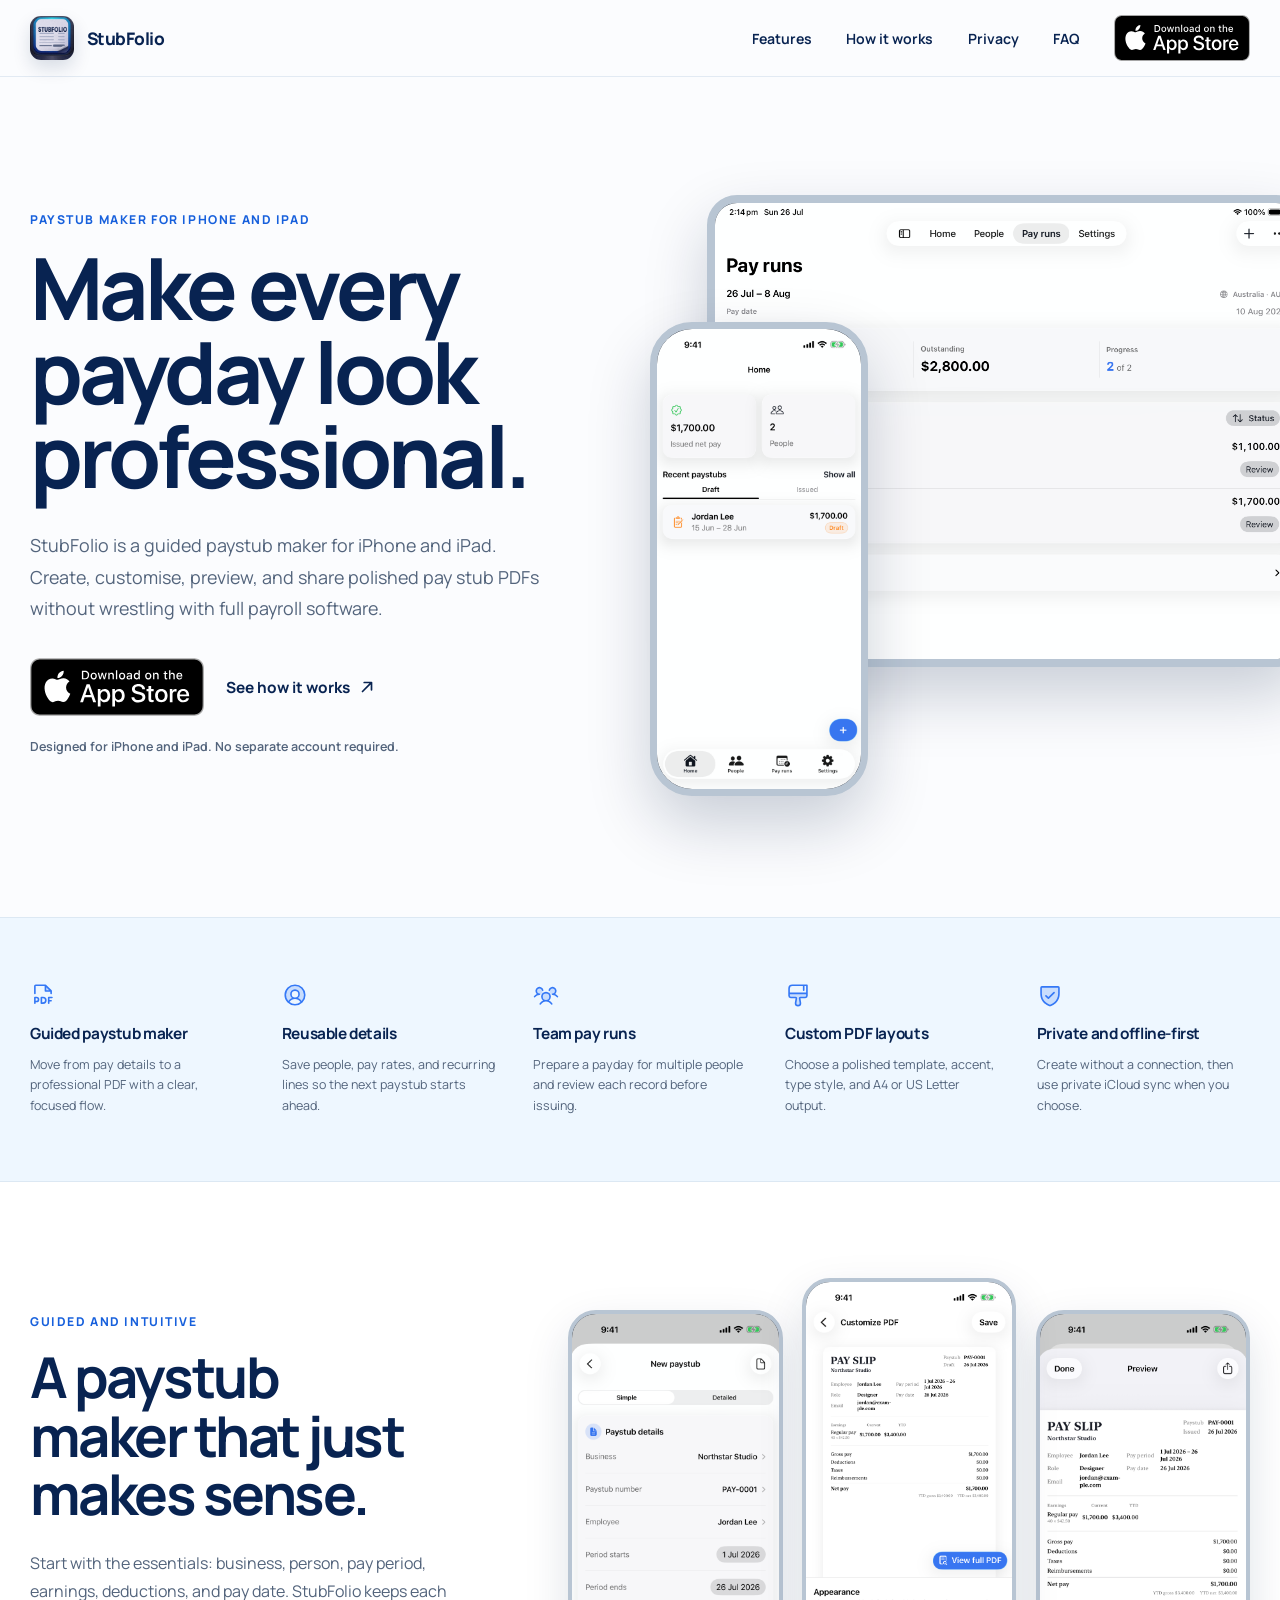
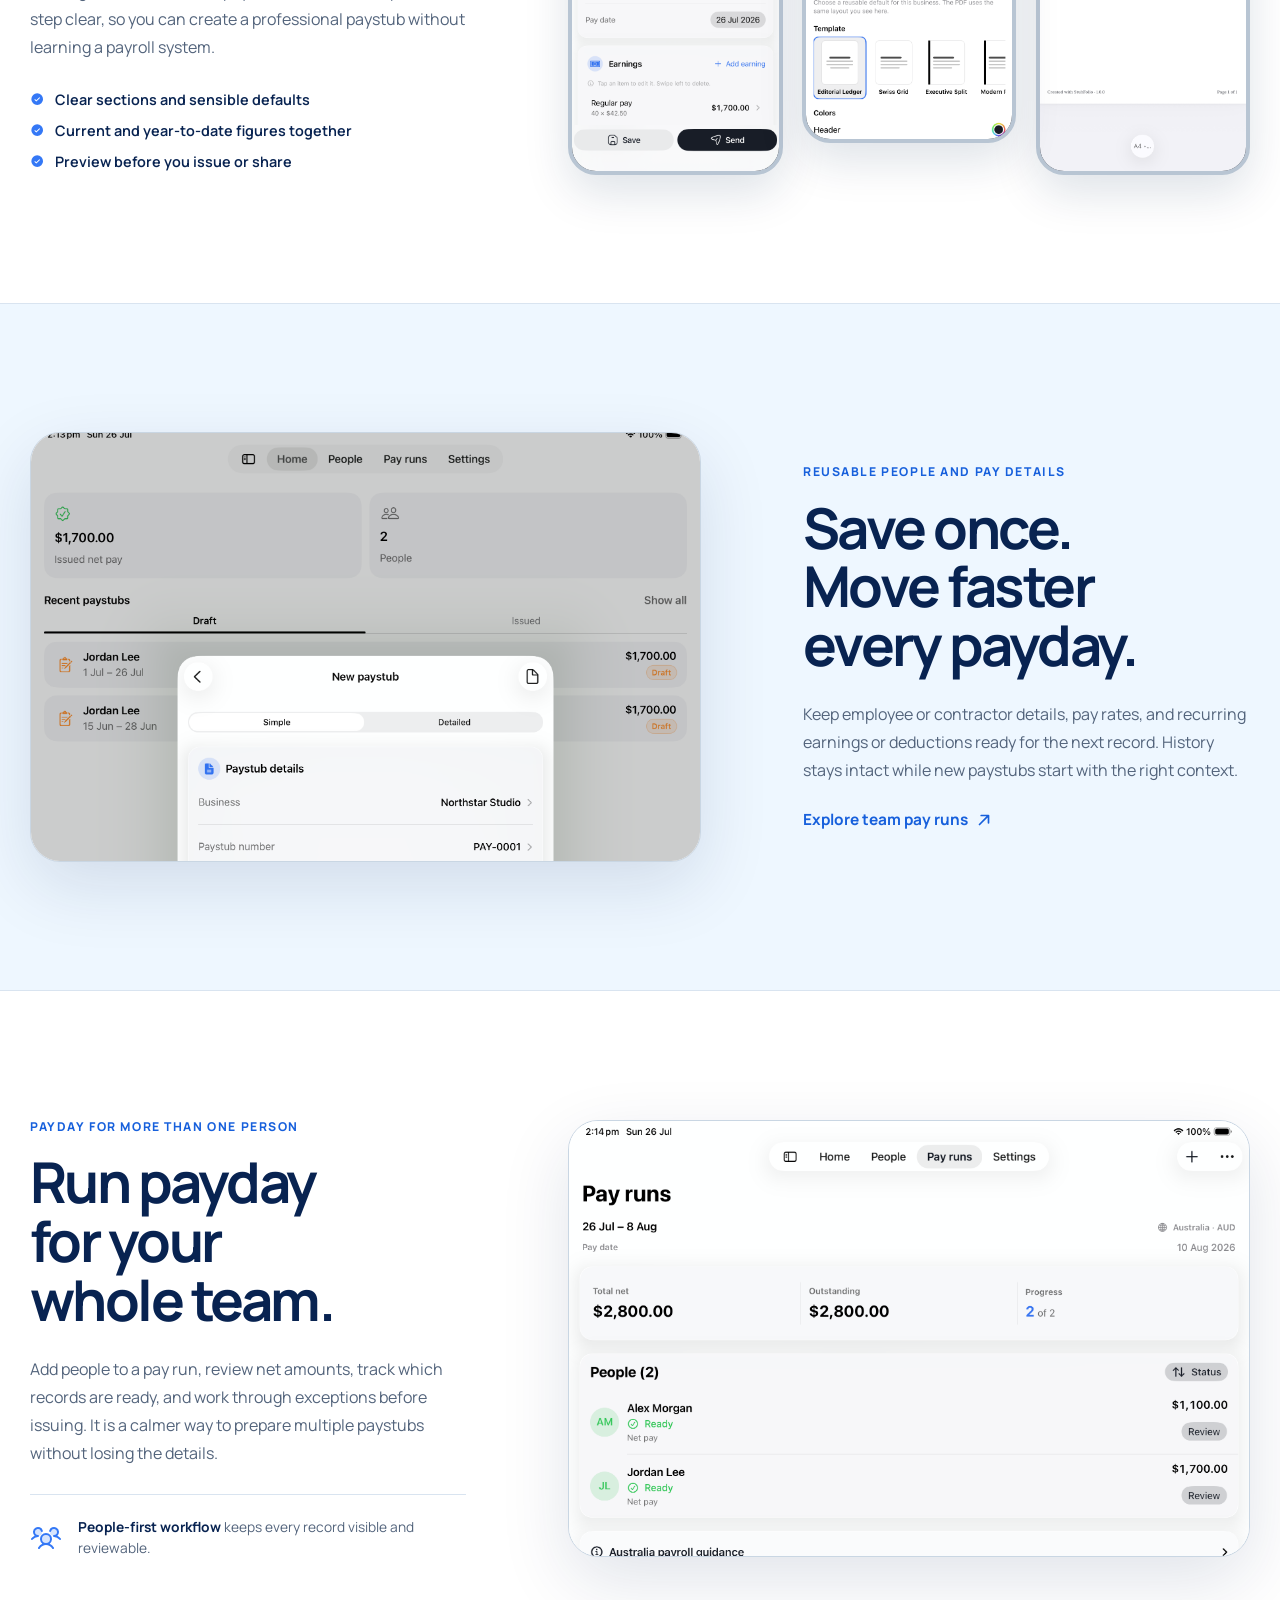
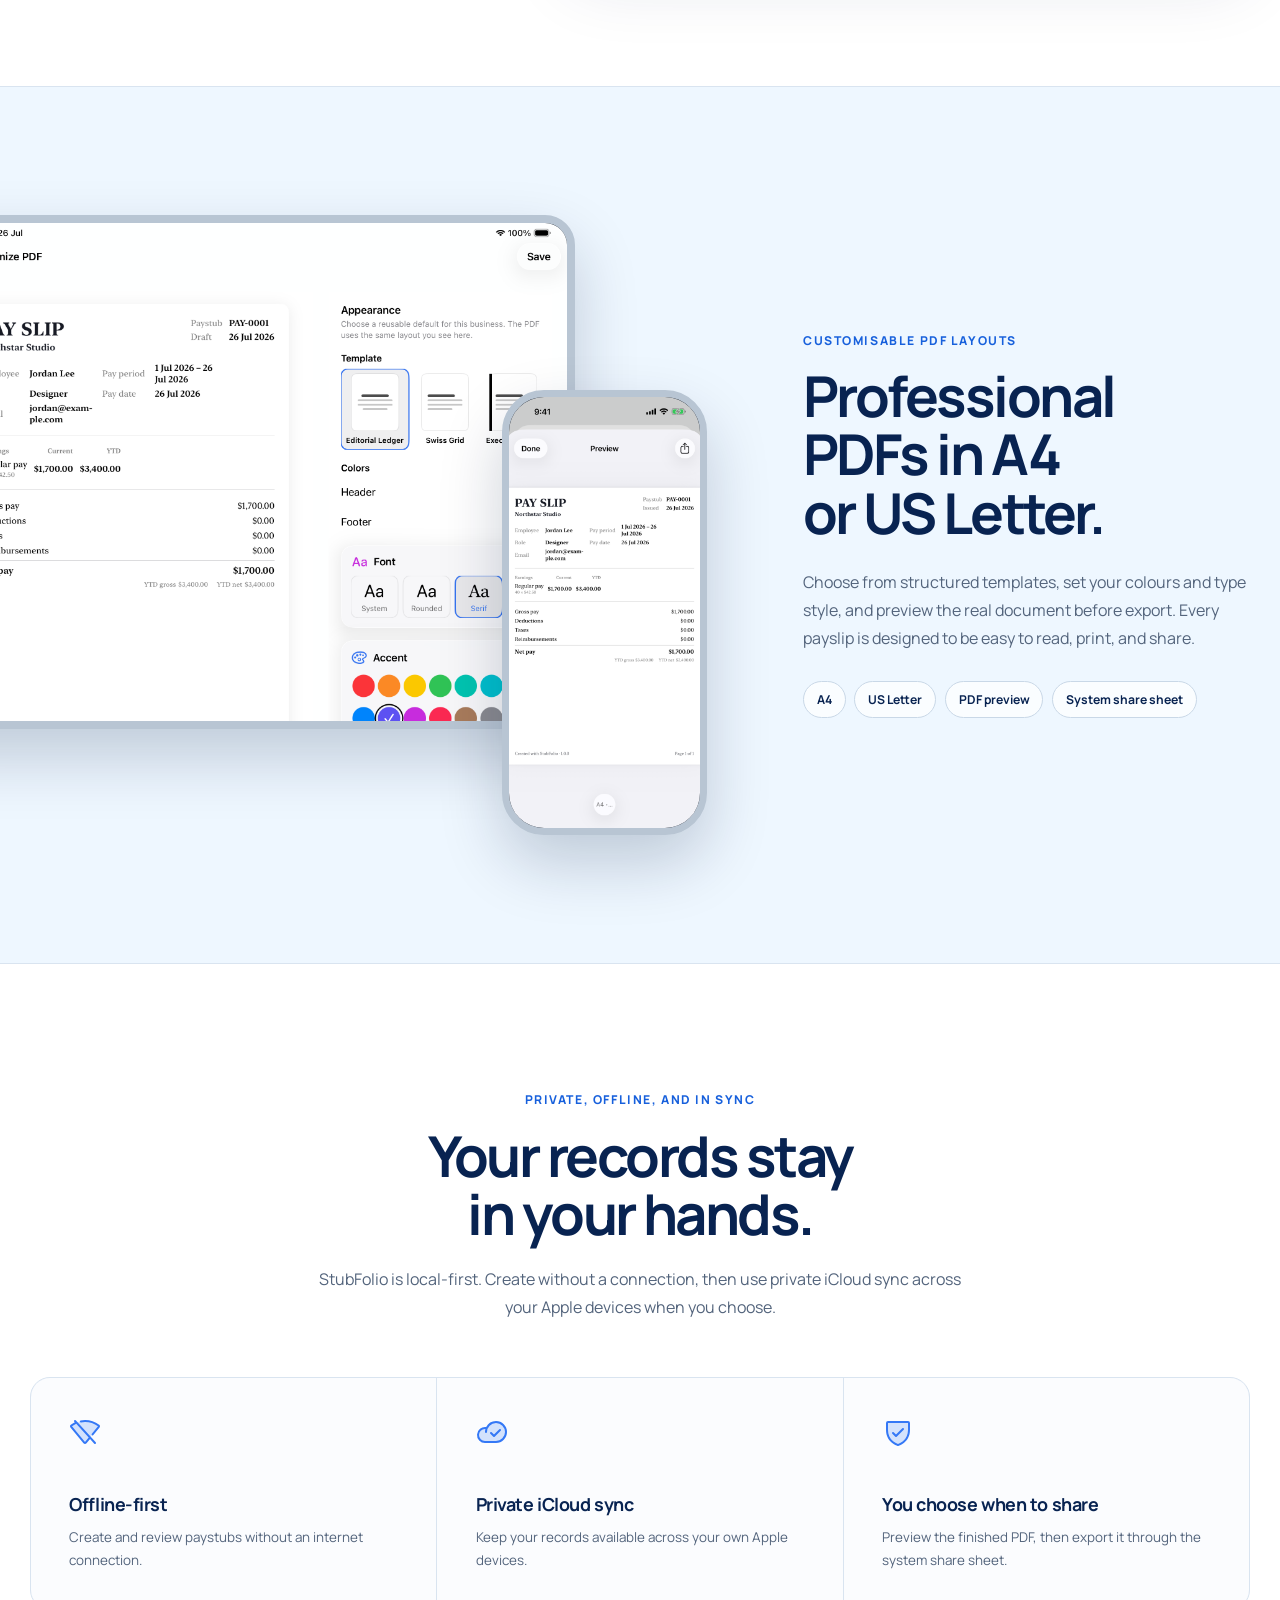
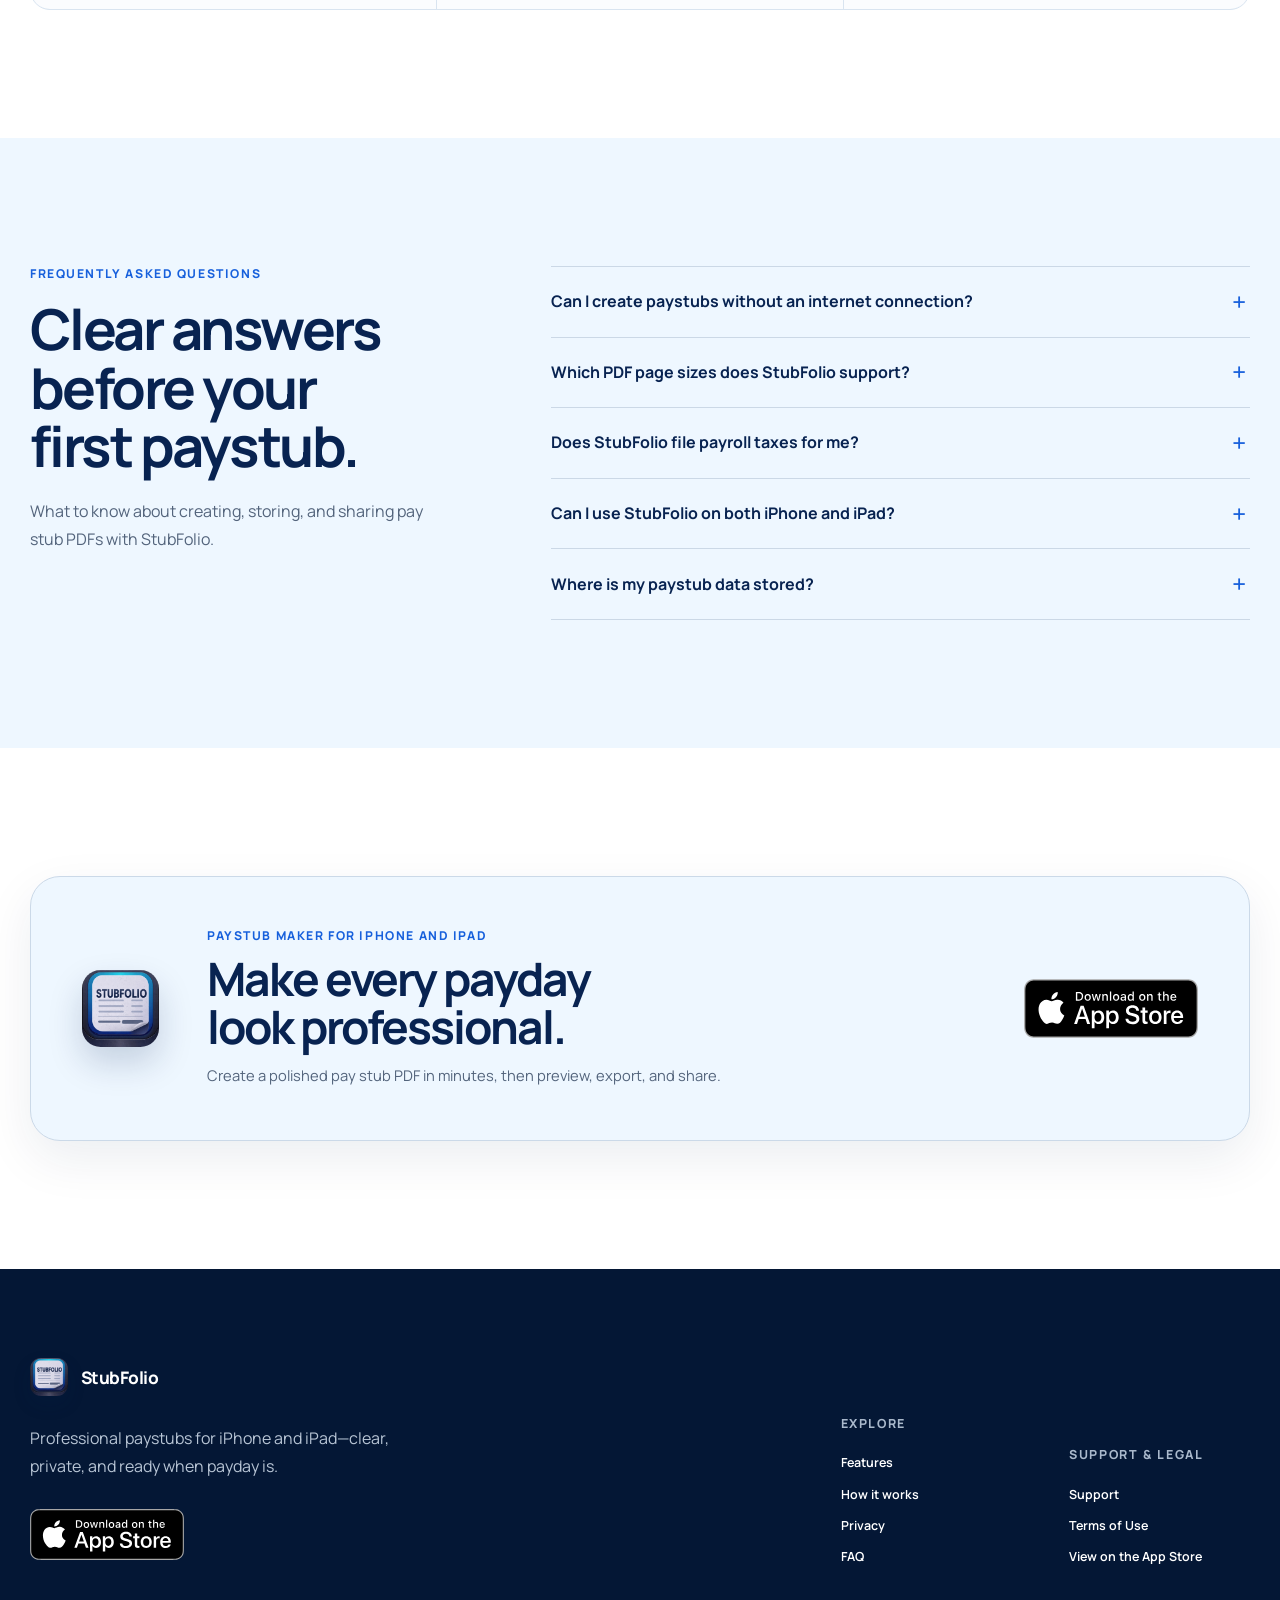
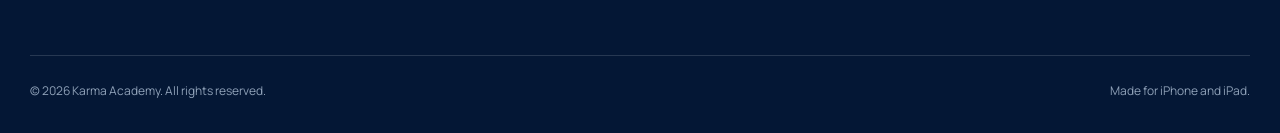
==== commit 3b6e8a32: "Add standalone Terms of Use page" ====
--- a/index.html
+++ b/index.html
@@ -11,7 +11,7 @@
     <meta name="robots" content="index,follow,max-image-preview:large,max-snippet:-1,max-video-preview:-1" />
     <meta name="theme-color" content="#eef7ff" />
     <meta name="apple-itunes-app" content="app-id=6793854994" />
-    <link rel="canonical" href="https://karm435.github.io/stubfolio.github.io/" />
+    <link rel="canonical" href="https://stubfolio.karmaacademy.com.au/" />
     <link rel="icon" href="./images/favicon-64.png" sizes="64x64" type="image/png" />
     <link rel="apple-touch-icon" href="./images/apple-touch-icon.png" />
     <link rel="manifest" href="./site.webmanifest" />
@@ -20,13 +20,13 @@
     <link rel="stylesheet" href="styles.css" />
     <meta property="og:type" content="website" />
     <meta property="og:site_name" content="StubFolio" />
-    <meta property="og:url" content="https://karm435.github.io/stubfolio.github.io/" />
+    <meta property="og:url" content="https://stubfolio.karmaacademy.com.au/" />
     <meta property="og:title" content="StubFolio – Paystub Maker for iPhone &amp; iPad" />
     <meta
     property="og:description"
     content="Create professional pay stub and payslip PDFs on iPhone and iPad, from one person to a whole team pay run."
     />
-    <meta property="og:image" content="https://karm435.github.io/stubfolio.github.io/images/og-stubfolio.png" />
+    <meta property="og:image" content="https://stubfolio.karmaacademy.com.au/images/og-stubfolio.png" />
     <meta property="og:image:width" content="1200" />
     <meta property="og:image:height" content="630" />
     <meta property="og:image:alt" content="StubFolio paystub maker shown on iPhone and iPad" />
@@ -36,7 +36,7 @@
     name="twitter:description"
     content="Create professional pay stub and payslip PDFs on iPhone and iPad."
     />
-    <meta name="twitter:image" content="https://karm435.github.io/stubfolio.github.io/images/og-stubfolio.png" />
+    <meta name="twitter:image" content="https://stubfolio.karmaacademy.com.au/images/og-stubfolio.png" />
 
     <script type="application/ld+json">
       {
@@ -44,10 +44,10 @@
         "@graph": [
           {
             "@type": "Organization",
-            "@id": "https://karm435.github.io/stubfolio.github.io/#organization",
+            "@id": "https://stubfolio.karmaacademy.com.au/#organization",
             "name": "Karma Academy",
-            "url": "https://karm435.github.io/stubfolio.github.io/",
-            "logo": "https://karm435.github.io/stubfolio.github.io/images/stubfolio-icon.jpg",
+            "url": "https://stubfolio.karmaacademy.com.au/",
+            "logo": "https://stubfolio.karmaacademy.com.au/images/stubfolio-icon.jpg",
             "contactPoint": {
               "@type": "ContactPoint",
               "email": "support@karmaacademy.com.au",
@@ -56,27 +56,27 @@
           },
           {
             "@type": "WebSite",
-            "@id": "https://karm435.github.io/stubfolio.github.io/#website",
+            "@id": "https://stubfolio.karmaacademy.com.au/#website",
             "name": "StubFolio",
-            "url": "https://karm435.github.io/stubfolio.github.io/",
-            "publisher": { "@id": "https://karm435.github.io/stubfolio.github.io/#organization" },
+            "url": "https://stubfolio.karmaacademy.com.au/",
+            "publisher": { "@id": "https://stubfolio.karmaacademy.com.au/#organization" },
             "inLanguage": "en-AU"
           },
           {
             "@type": "MobileApplication",
-            "@id": "https://karm435.github.io/stubfolio.github.io/#app",
+            "@id": "https://stubfolio.karmaacademy.com.au/#app",
             "name": "StubFolio: Paystub Maker Pro",
             "operatingSystem": "iOS, iPadOS",
             "applicationCategory": "BusinessApplication",
             "description": "A guided paystub maker for creating, customising, previewing, and sharing professional pay stub and payslip PDFs on iPhone and iPad.",
-            "url": "https://karm435.github.io/stubfolio.github.io/",
+            "url": "https://stubfolio.karmaacademy.com.au/",
             "installUrl": "https://apps.apple.com/app/id6793854994",
-            "image": "https://karm435.github.io/stubfolio.github.io/images/stubfolio-icon.jpg",
-            "publisher": { "@id": "https://karm435.github.io/stubfolio.github.io/#organization" }
+            "image": "https://stubfolio.karmaacademy.com.au/images/stubfolio-icon.jpg",
+            "publisher": { "@id": "https://stubfolio.karmaacademy.com.au/#organization" }
           },
           {
             "@type": "FAQPage",
-            "@id": "https://karm435.github.io/stubfolio.github.io/#faq",
+            "@id": "https://stubfolio.karmaacademy.com.au/#faq",
             "mainEntity": [
               {
                 "@type": "Question",
@@ -439,9 +439,10 @@
               <a href="#privacy">Privacy</a>
               <a href="#faq">FAQ</a>
             </nav>
-            <nav aria-label="StubFolio support">
-              <p class="site-footer__label">Get in touch</p>
+            <nav aria-label="StubFolio support and legal">
+              <p class="site-footer__label">Support &amp; legal</p>
               <a href="mailto:support@karmaacademy.com.au">Support</a>
+              <a href="terms.html">Terms of Use</a>
               <a href="https://apps.apple.com/app/id6793854994">View on the App Store</a>
             </nav>
           </div>
--- a/styles.css
+++ b/styles.css
@@ -69,6 +69,7 @@
 svg {
   display: block;
   max-width: 100%;
+  height: auto;
 }
 
 a {
@@ -676,7 +677,9 @@
 }
 
 .download-panel__icon {
-  width: clamp(82px, 8vw, 112px);
+  width: clamp(64px, 6vw, 80px);
+  height: auto;
+  aspect-ratio: 1;
   border-radius: 24%;
   box-shadow: 0 16px 34px rgba(8, 35, 81, 0.18);
 }
@@ -1136,3 +1139,231 @@
     flex-direction: column;
   }
 }
+
+/* Standalone legal pages */
+.legal-page {
+  background: var(--paper);
+}
+
+.legal-hero {
+  border-bottom: 1px solid var(--line);
+  background:
+    radial-gradient(circle at 78% 12%, rgba(12, 142, 242, 0.16), transparent 30%),
+    linear-gradient(180deg, #eef8ff 0%, var(--paper) 100%);
+  padding-block: clamp(4.5rem, 9vw, 8rem) clamp(3.5rem, 7vw, 6rem);
+}
+
+.legal-hero__inner {
+  max-width: 920px;
+}
+
+.legal-back-link {
+  display: inline-flex;
+  align-items: center;
+  gap: 0.5rem;
+  margin-bottom: clamp(3rem, 7vw, 5.5rem);
+  color: var(--blue-dark);
+  font-size: 0.86rem;
+  font-weight: 720;
+  text-decoration: none;
+}
+
+.legal-back-link:hover {
+  color: var(--navy);
+}
+
+.legal-hero h1 {
+  max-width: none;
+  font-size: clamp(3.25rem, 8vw, 7.2rem);
+}
+
+.legal-hero__lede {
+  max-width: 650px;
+  margin-top: 1.5rem;
+  font-size: clamp(1.05rem, 2vw, 1.28rem);
+  line-height: 1.7;
+}
+
+.legal-meta {
+  margin-top: 1.6rem;
+  color: var(--navy);
+  font-size: 0.78rem;
+  font-weight: 720;
+  letter-spacing: 0.035em;
+  text-transform: uppercase;
+}
+
+.legal-layout {
+  display: grid;
+  grid-template-columns: minmax(210px, 0.34fr) minmax(0, 0.9fr);
+  align-items: start;
+  gap: clamp(3rem, 8vw, 8rem);
+  padding-block: clamp(4rem, 8vw, 7rem);
+}
+
+.legal-toc {
+  position: sticky;
+  top: 112px;
+}
+
+.legal-toc__inner {
+  border-left: 1px solid #c8d8e7;
+  padding-left: 1.3rem;
+}
+
+.legal-toc__label {
+  margin-bottom: 1rem;
+  color: var(--navy);
+  font-size: 0.74rem;
+  font-weight: 780;
+  letter-spacing: 0.1em;
+  text-transform: uppercase;
+}
+
+.legal-toc nav {
+  display: grid;
+  gap: 0.1rem;
+}
+
+.legal-toc a {
+  border-radius: 8px;
+  color: var(--ink-muted);
+  padding: 0.38rem 0.55rem;
+  font-size: 0.76rem;
+  font-weight: 620;
+  line-height: 1.35;
+  text-decoration: none;
+}
+
+.legal-toc a:hover {
+  background: var(--ice);
+  color: var(--blue-dark);
+}
+
+.legal-content {
+  min-width: 0;
+  max-width: 760px;
+}
+
+.legal-intro {
+  margin-bottom: 3.75rem;
+  border: 1px solid #c9d9e8;
+  border-radius: 22px;
+  background: var(--ice);
+  padding: clamp(1.4rem, 4vw, 2.2rem);
+}
+
+.legal-intro p,
+.legal-section p,
+.legal-section li,
+.legal-section address {
+  color: #47596d;
+  font-size: 0.96rem;
+  line-height: 1.78;
+}
+
+.legal-intro p + p,
+.legal-section p + p {
+  margin-top: 1rem;
+}
+
+.legal-section {
+  scroll-margin-top: 110px;
+  border-top: 1px solid var(--line);
+  padding-block: 2.75rem;
+}
+
+.legal-section h2 {
+  max-width: none;
+  margin-bottom: 1.35rem;
+  font-size: clamp(1.65rem, 3.3vw, 2.35rem);
+  line-height: 1.2;
+  letter-spacing: -0.035em;
+}
+
+.legal-section h2 span {
+  color: var(--blue);
+}
+
+.legal-section h3 {
+  margin: 1.8rem 0 0.65rem;
+  font-size: 1.02rem;
+}
+
+.legal-section strong {
+  color: var(--navy);
+}
+
+.legal-section a {
+  color: var(--blue-dark);
+  font-weight: 650;
+  text-underline-offset: 0.2em;
+}
+
+.legal-section ul {
+  display: grid;
+  gap: 0.65rem;
+  margin: 1.25rem 0 0;
+  padding-left: 1.3rem;
+}
+
+.legal-section li::marker {
+  color: var(--blue);
+}
+
+.legal-section--contact {
+  margin-top: 1rem;
+  border: 1px solid #c9d9e8;
+  border-radius: 24px;
+  background: var(--ice);
+  padding: clamp(1.5rem, 4vw, 2.5rem);
+}
+
+.legal-section--contact h2 {
+  font-size: clamp(1.65rem, 3vw, 2.1rem);
+}
+
+.legal-section address {
+  margin-top: 1.15rem;
+  font-style: normal;
+}
+
+@media (max-width: 819px) {
+  .legal-layout {
+    grid-template-columns: 1fr;
+    gap: 3.5rem;
+  }
+
+  .legal-toc {
+    position: static;
+  }
+
+  .legal-toc__inner {
+    border-left: 0;
+    border-radius: 18px;
+    background: var(--ice);
+    padding: 1.3rem;
+  }
+
+  .legal-toc nav {
+    grid-template-columns: repeat(2, minmax(0, 1fr));
+  }
+}
+
+@media (max-width: 560px) {
+  .legal-hero {
+    padding-top: 3.8rem;
+  }
+
+  .legal-back-link {
+    margin-bottom: 3.5rem;
+  }
+
+  .legal-toc nav {
+    grid-template-columns: 1fr;
+  }
+
+  .legal-section {
+    padding-block: 2.3rem;
+  }
+}
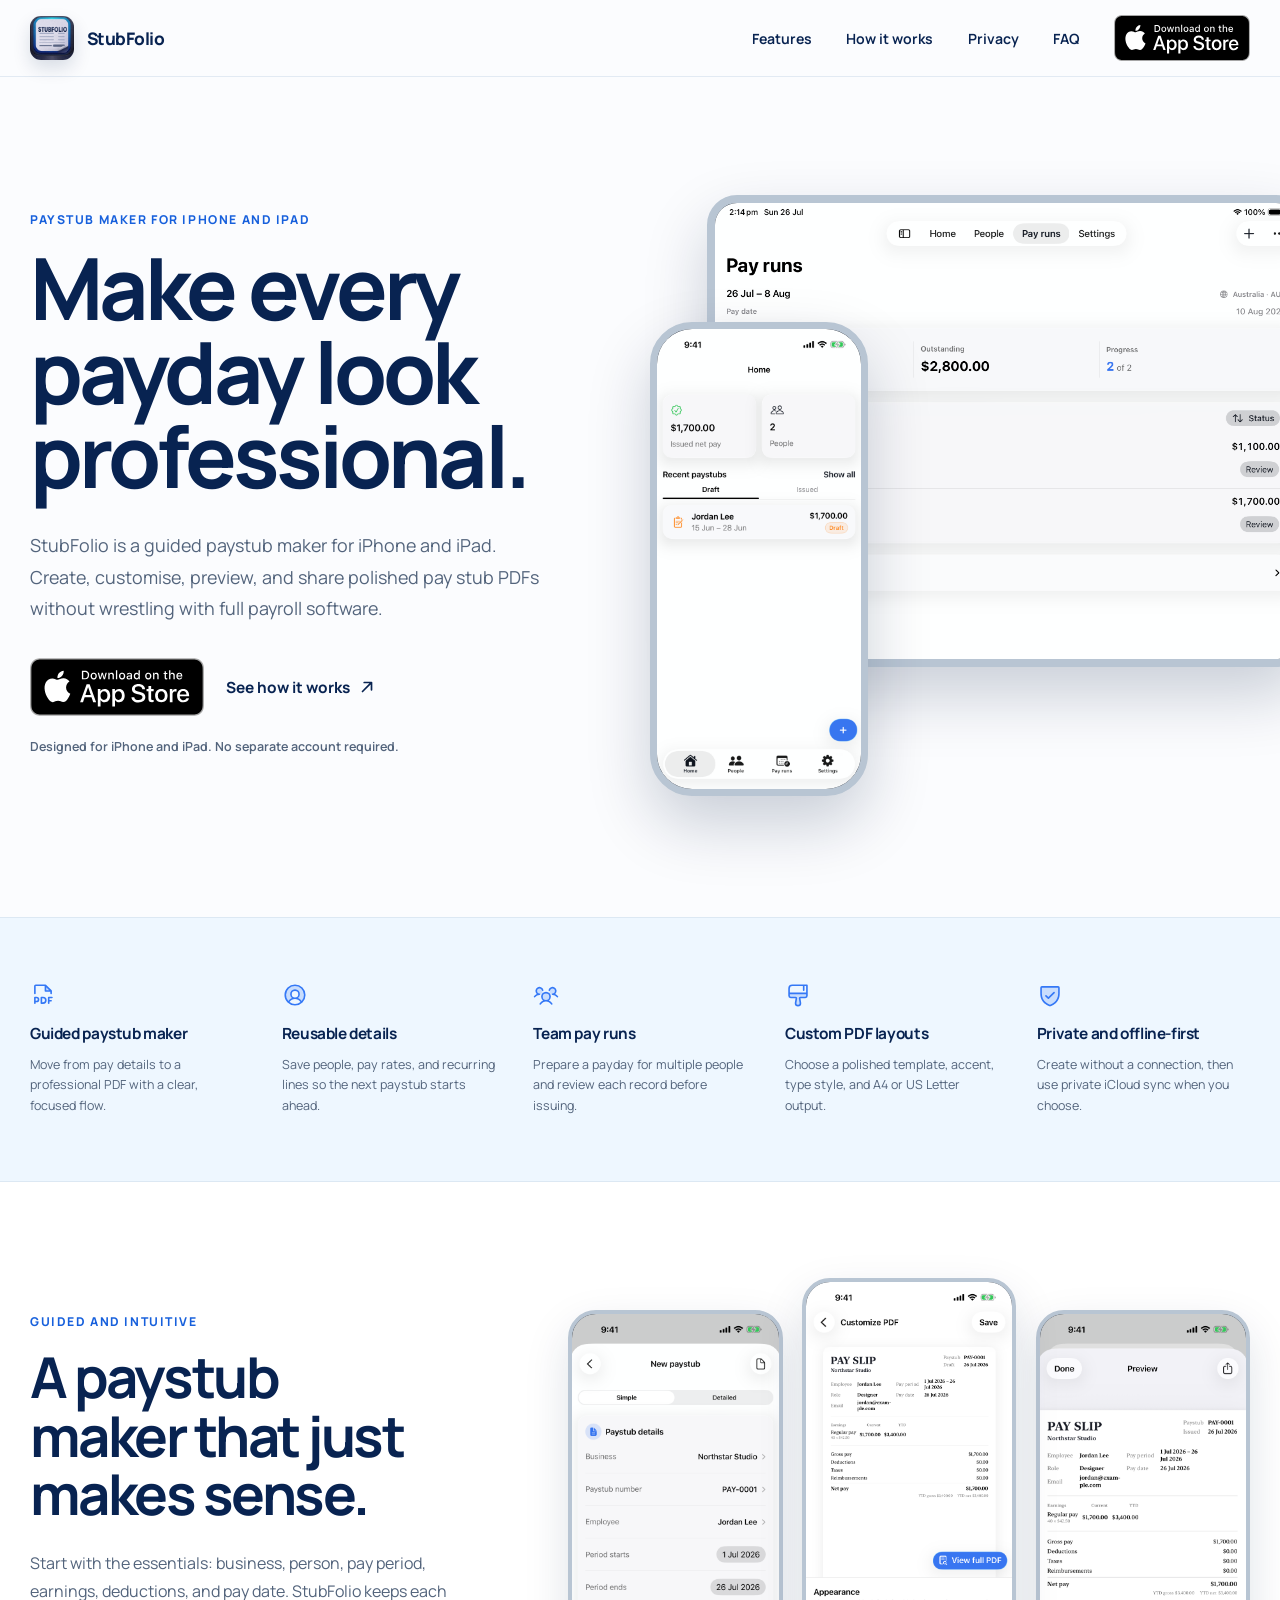
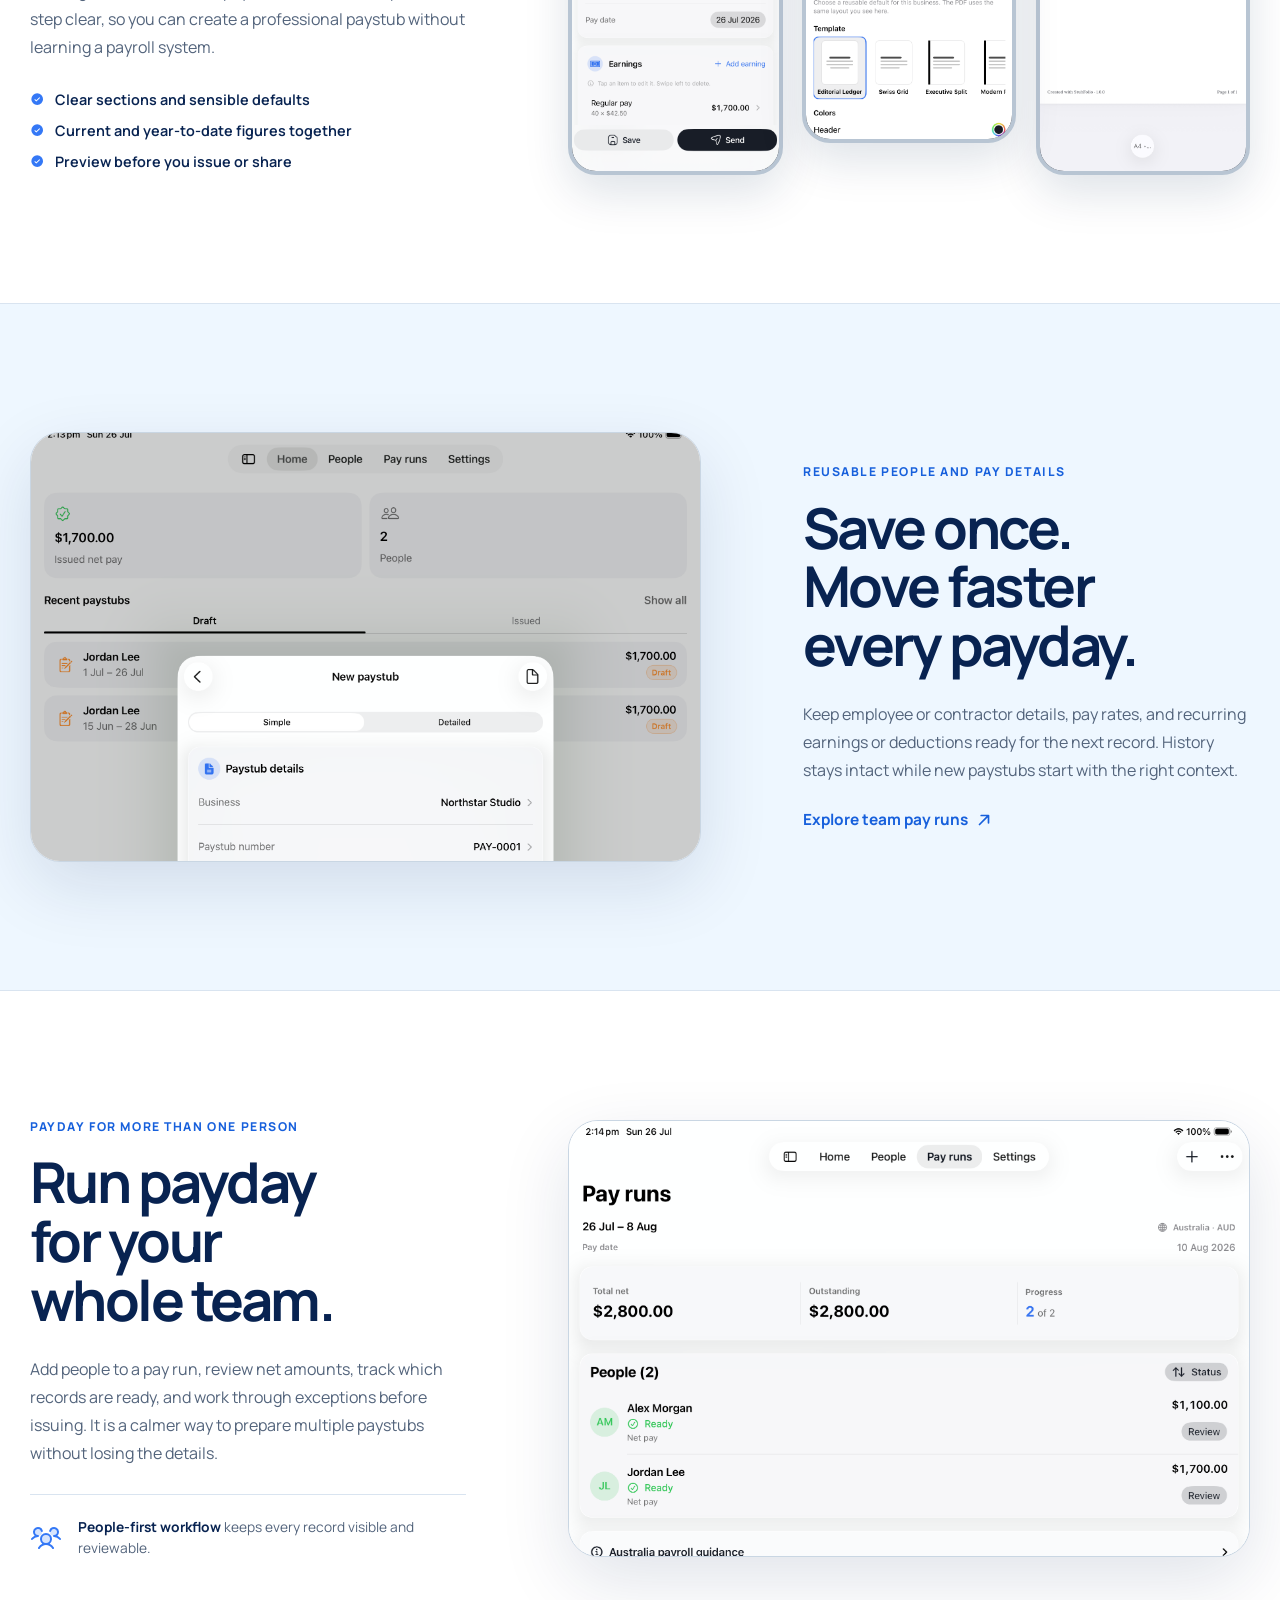
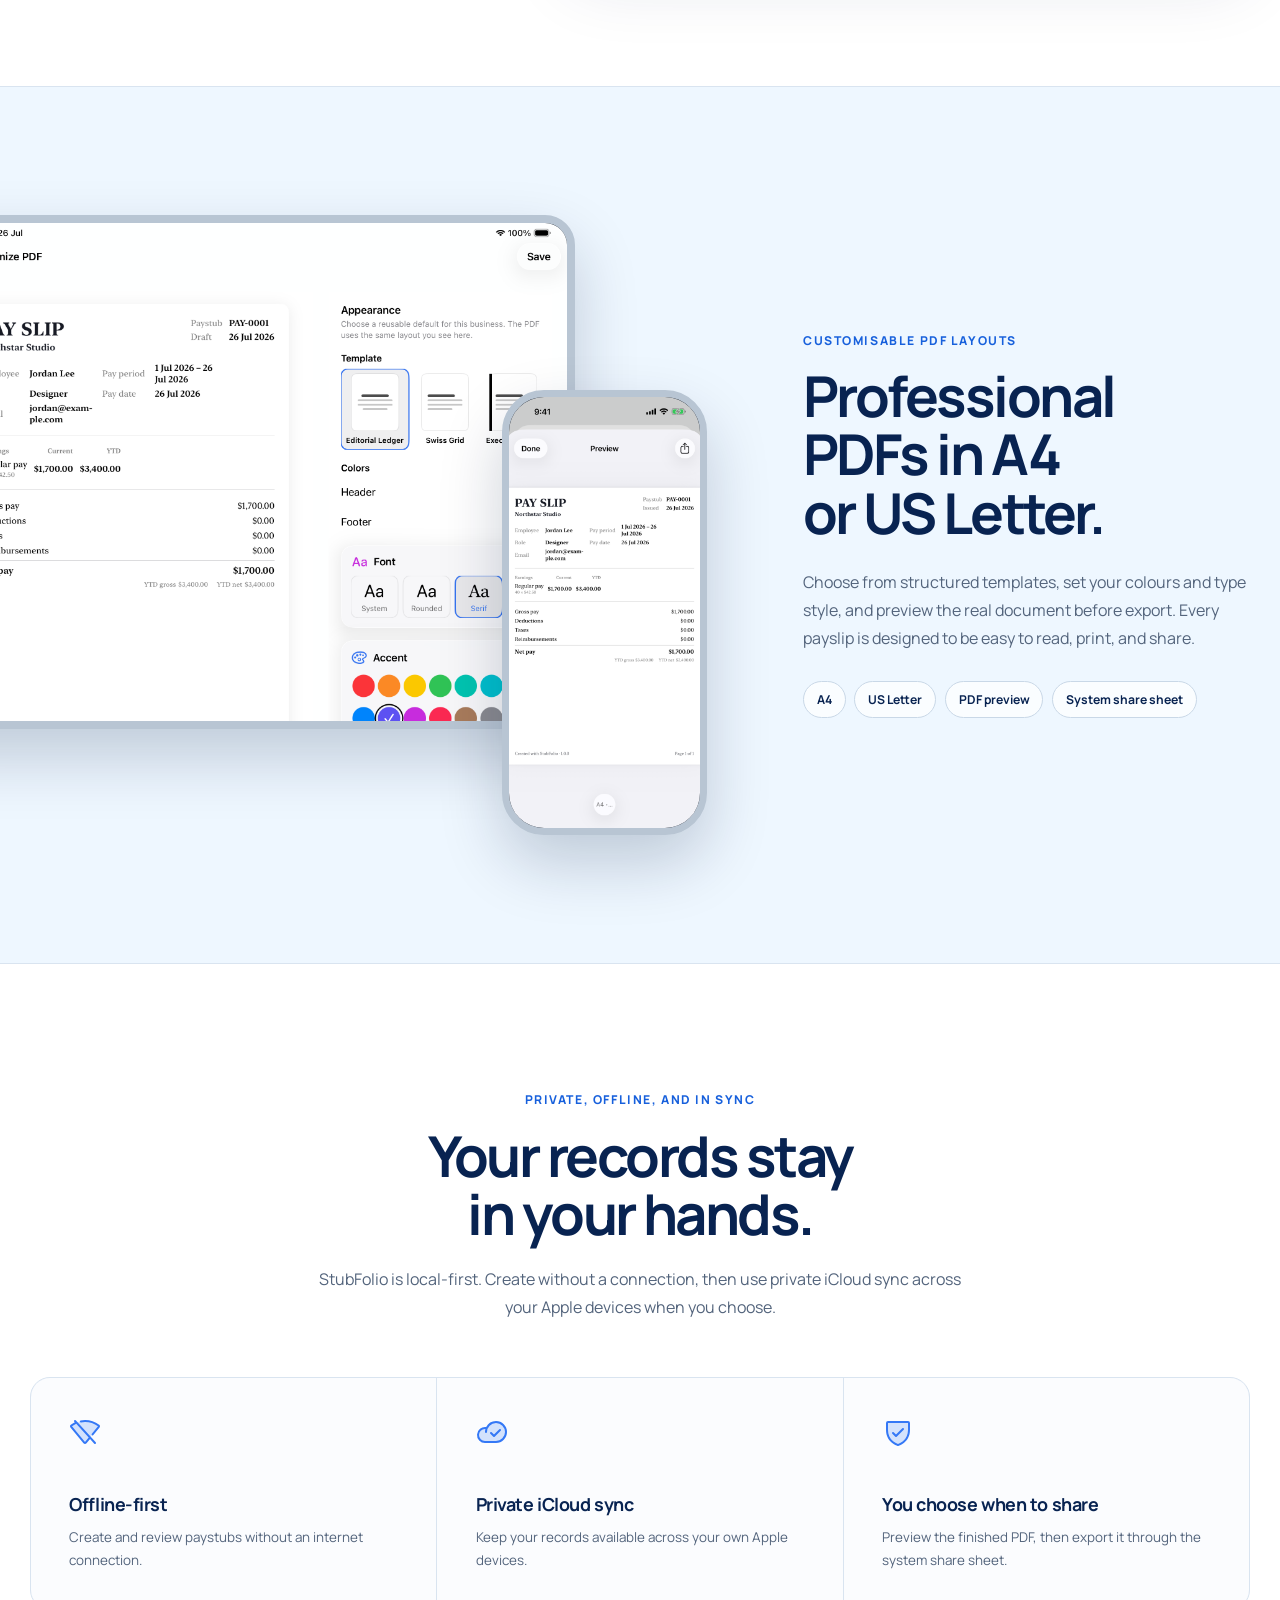
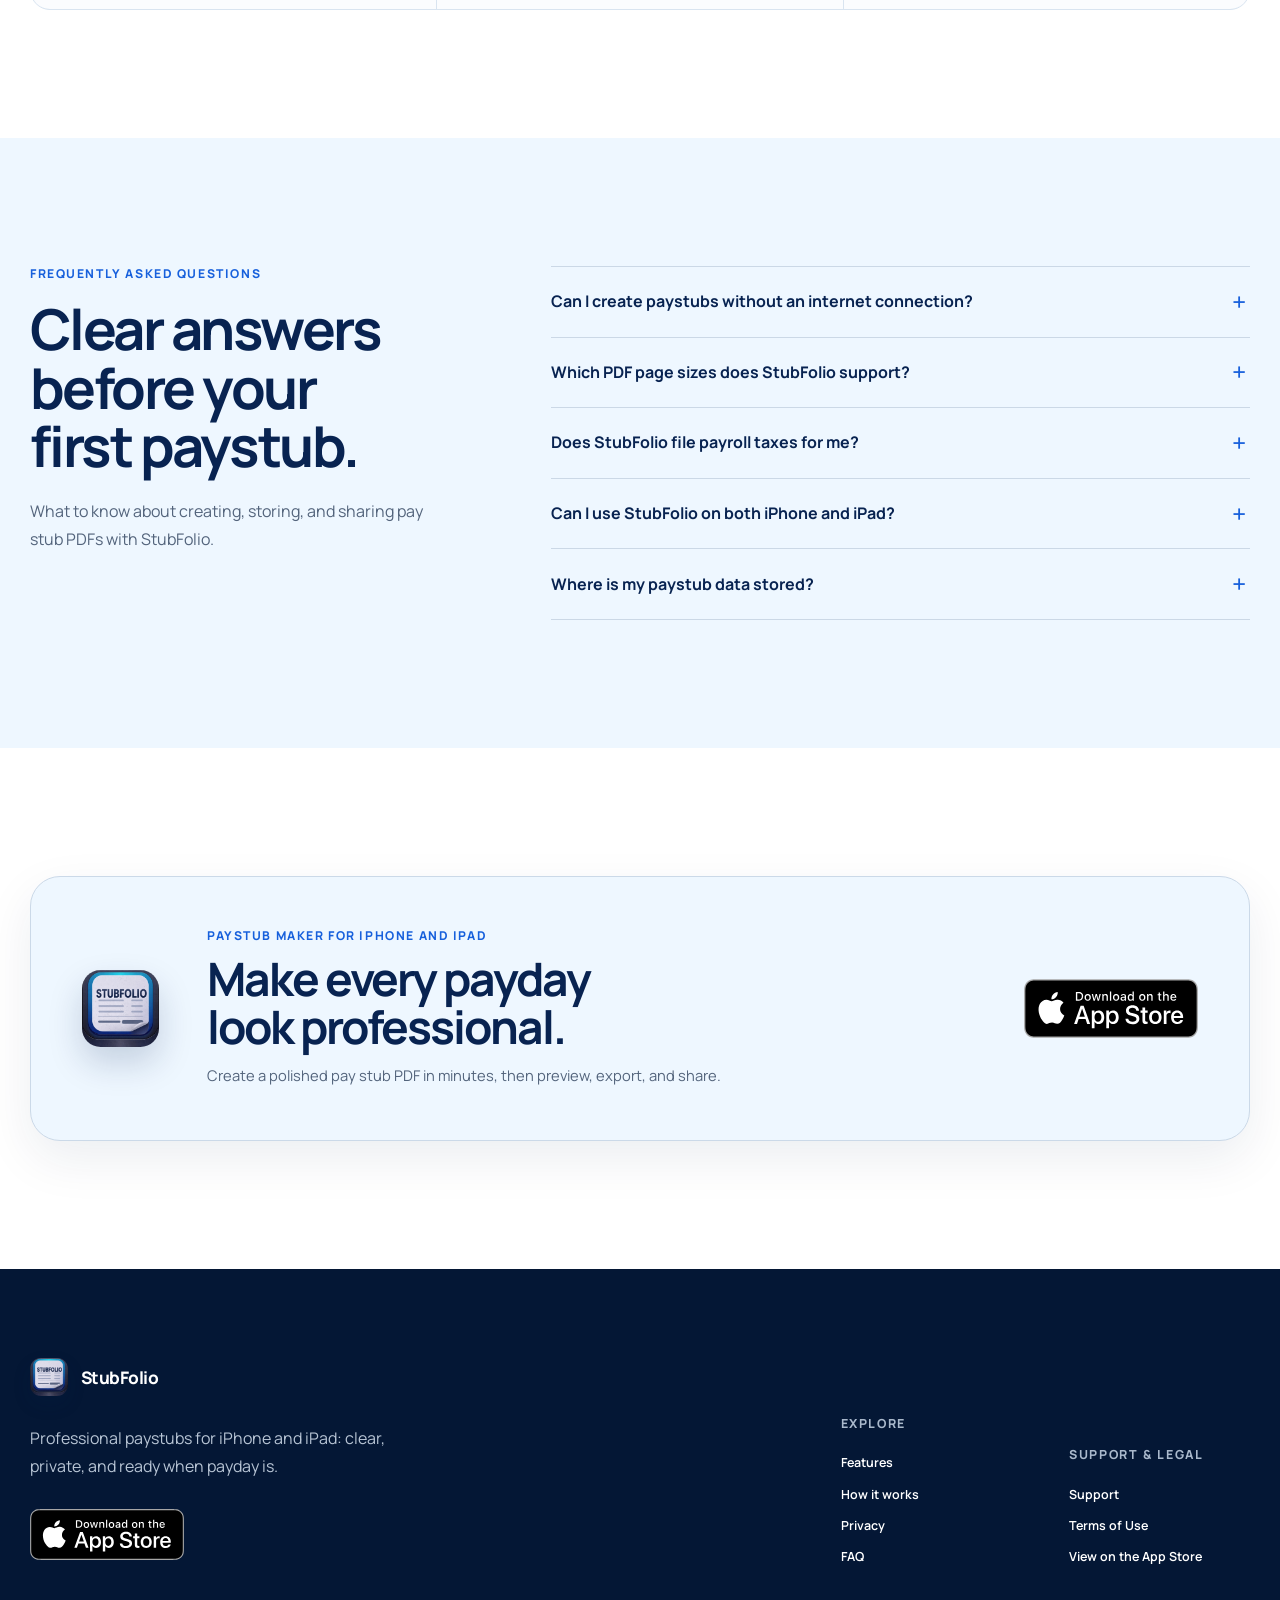
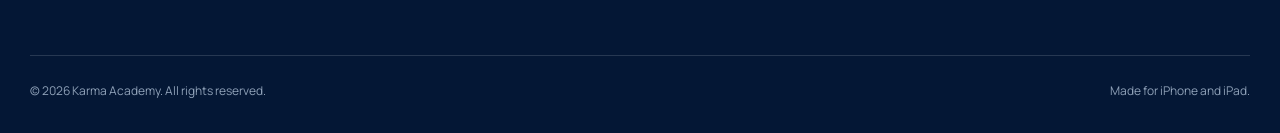
==== commit 68e594e3: "Tighten technical SEO signals - Link to the canonical root (/) instead of index.html from the Terms " ====
--- a/index.html
+++ b/index.html
@@ -426,7 +426,7 @@
               <img src="images/stubfolio-icon.jpg" alt="" width="1024" height="1024" loading="lazy">
               <span>StubFolio</span>
             </a>
-            <p>Professional paystubs for iPhone and iPad—clear, private, and ready when payday is.</p>
+            <p>Professional paystubs for iPhone and iPad: clear, private, and ready when payday is.</p>
             <a class="app-store-button app-store-button--footer" href="https://apps.apple.com/app/id6793854994" aria-label="Download StubFolio on the App Store">
               <img src="images/download-on-app-store.svg" alt="Download on the App Store" width="924" height="310">
             </a>
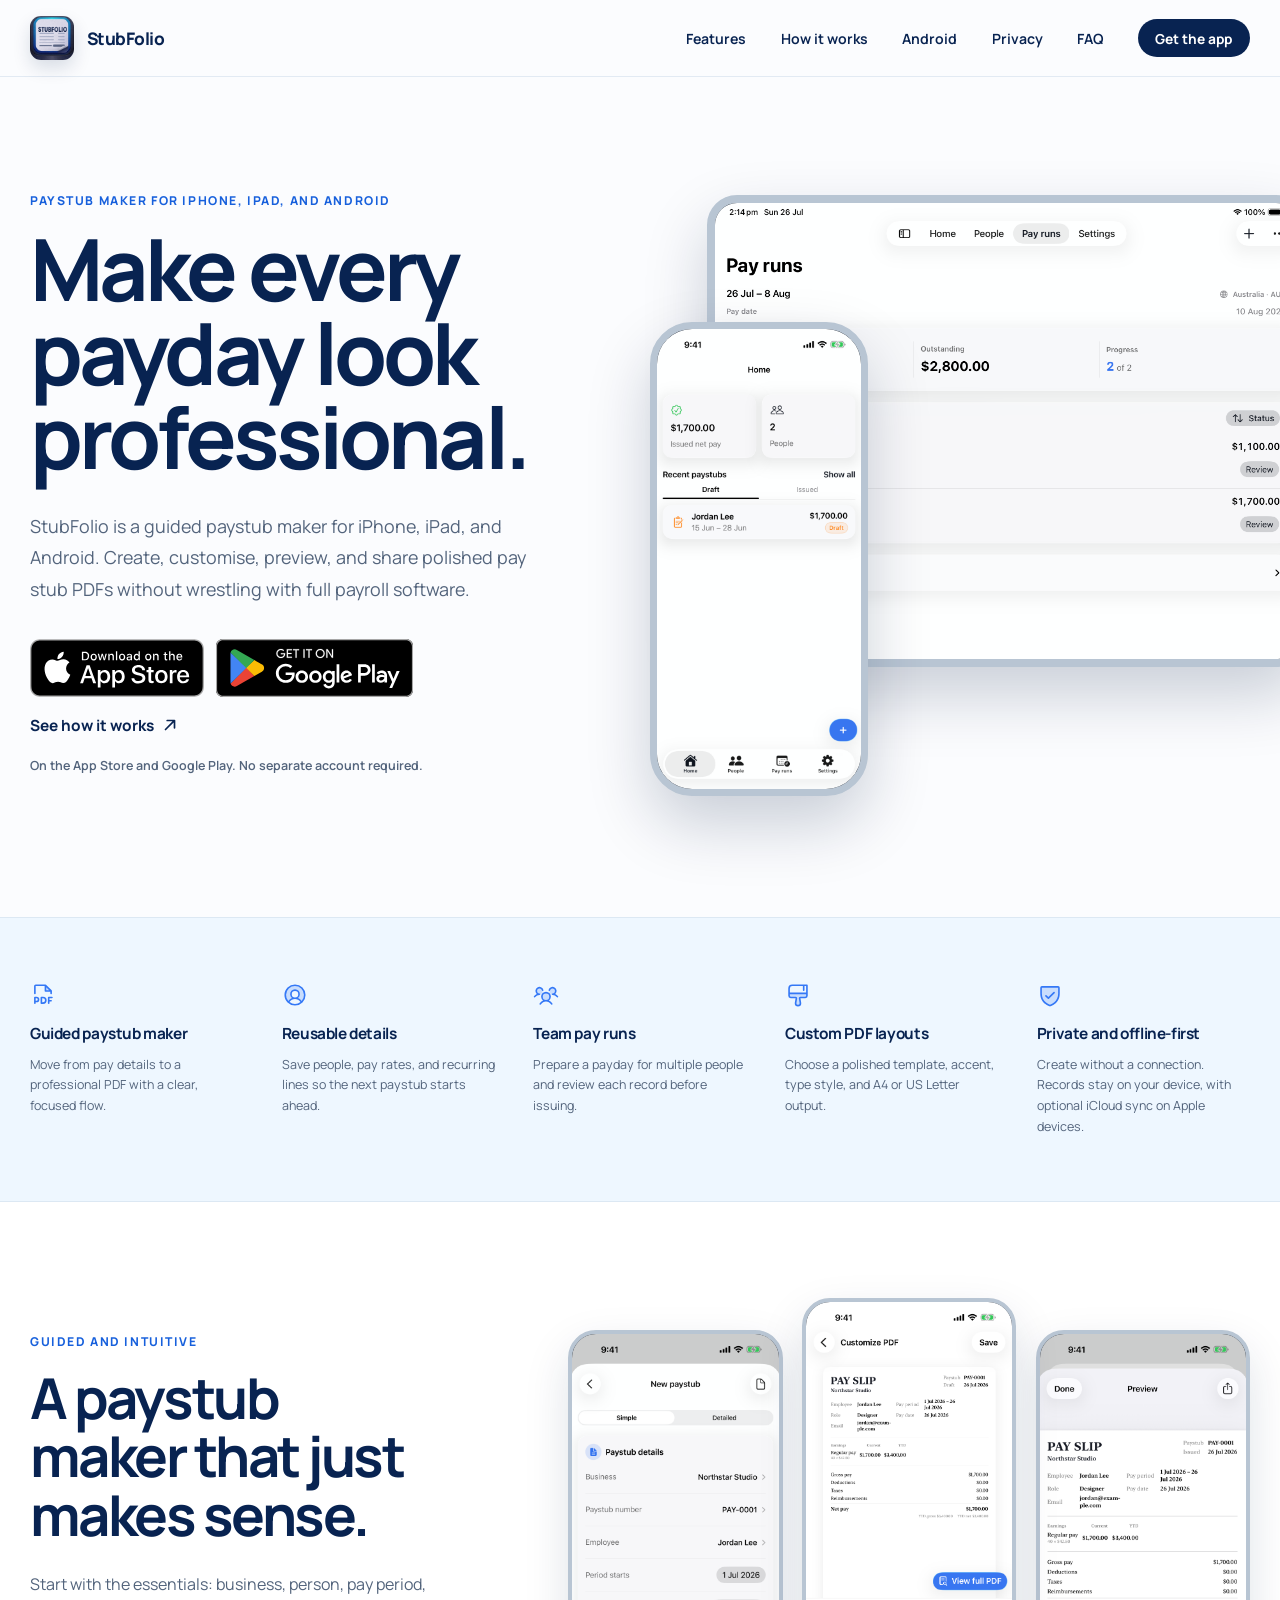
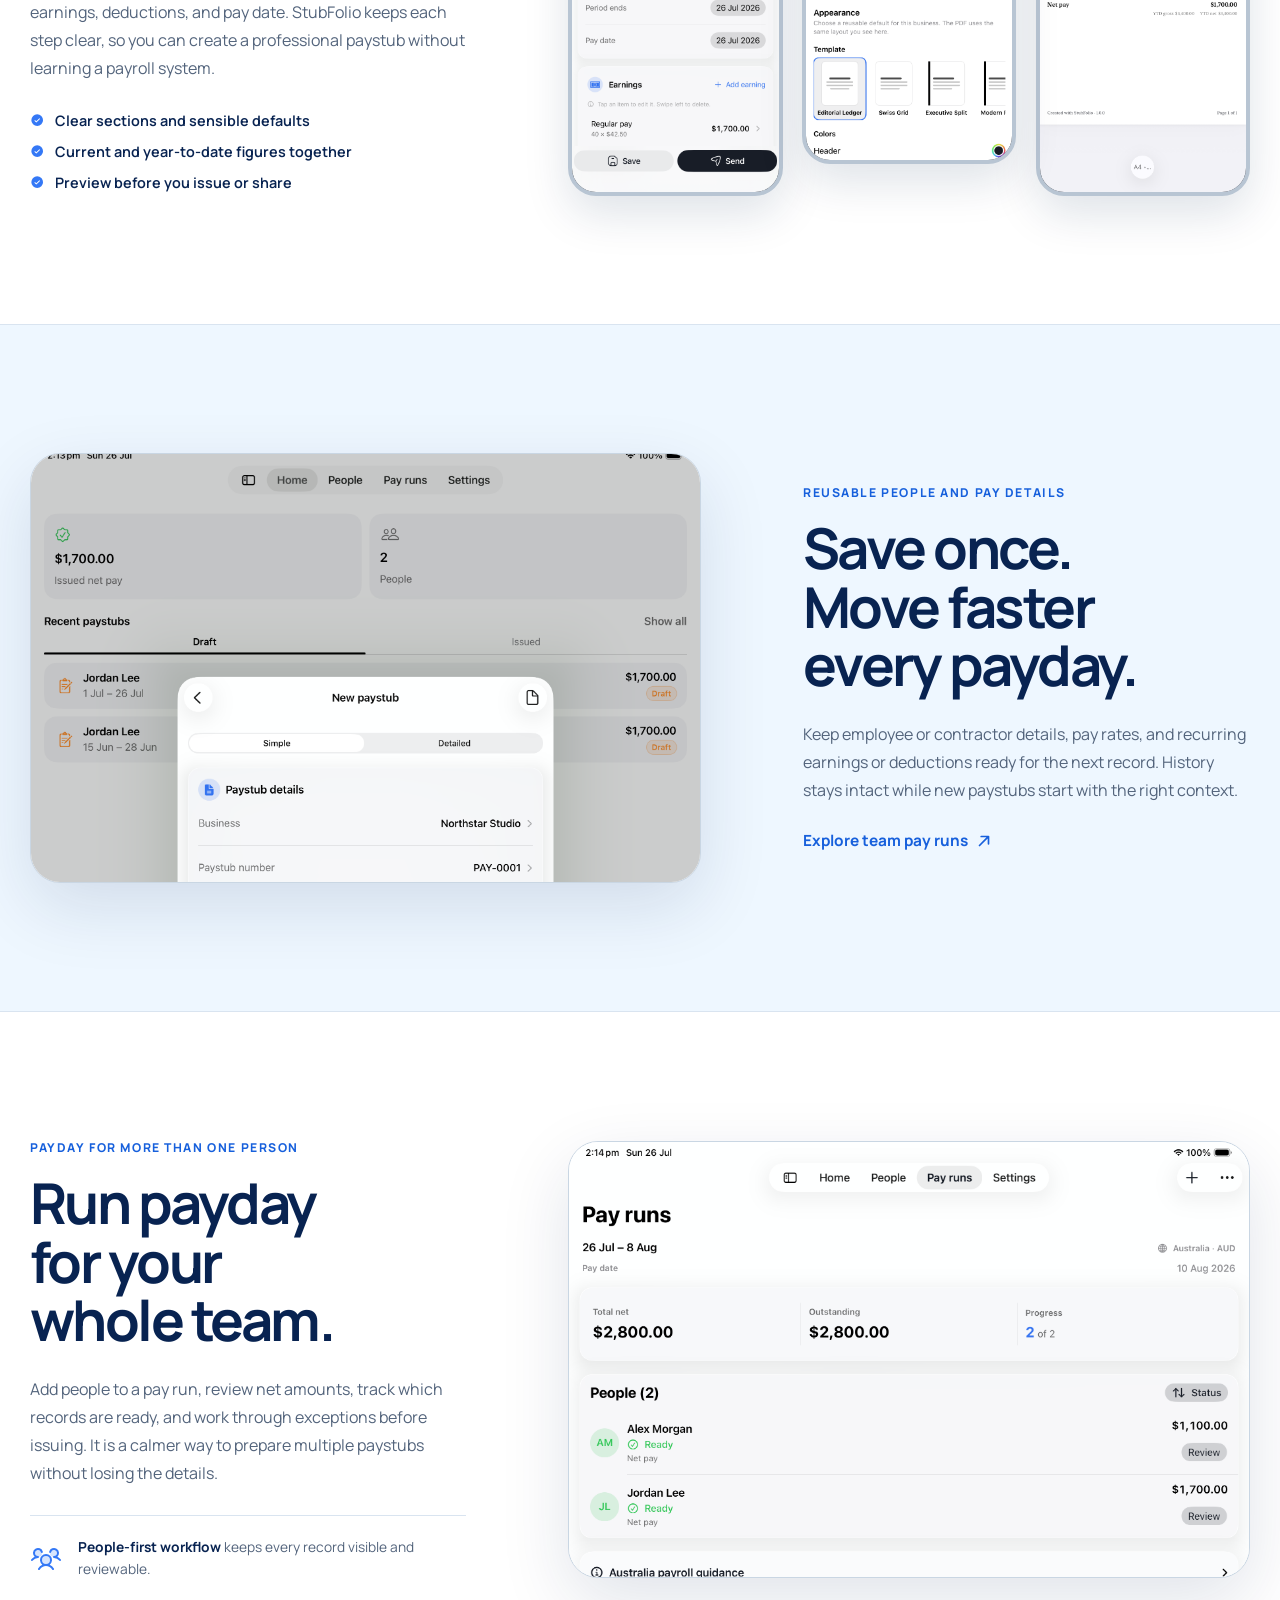
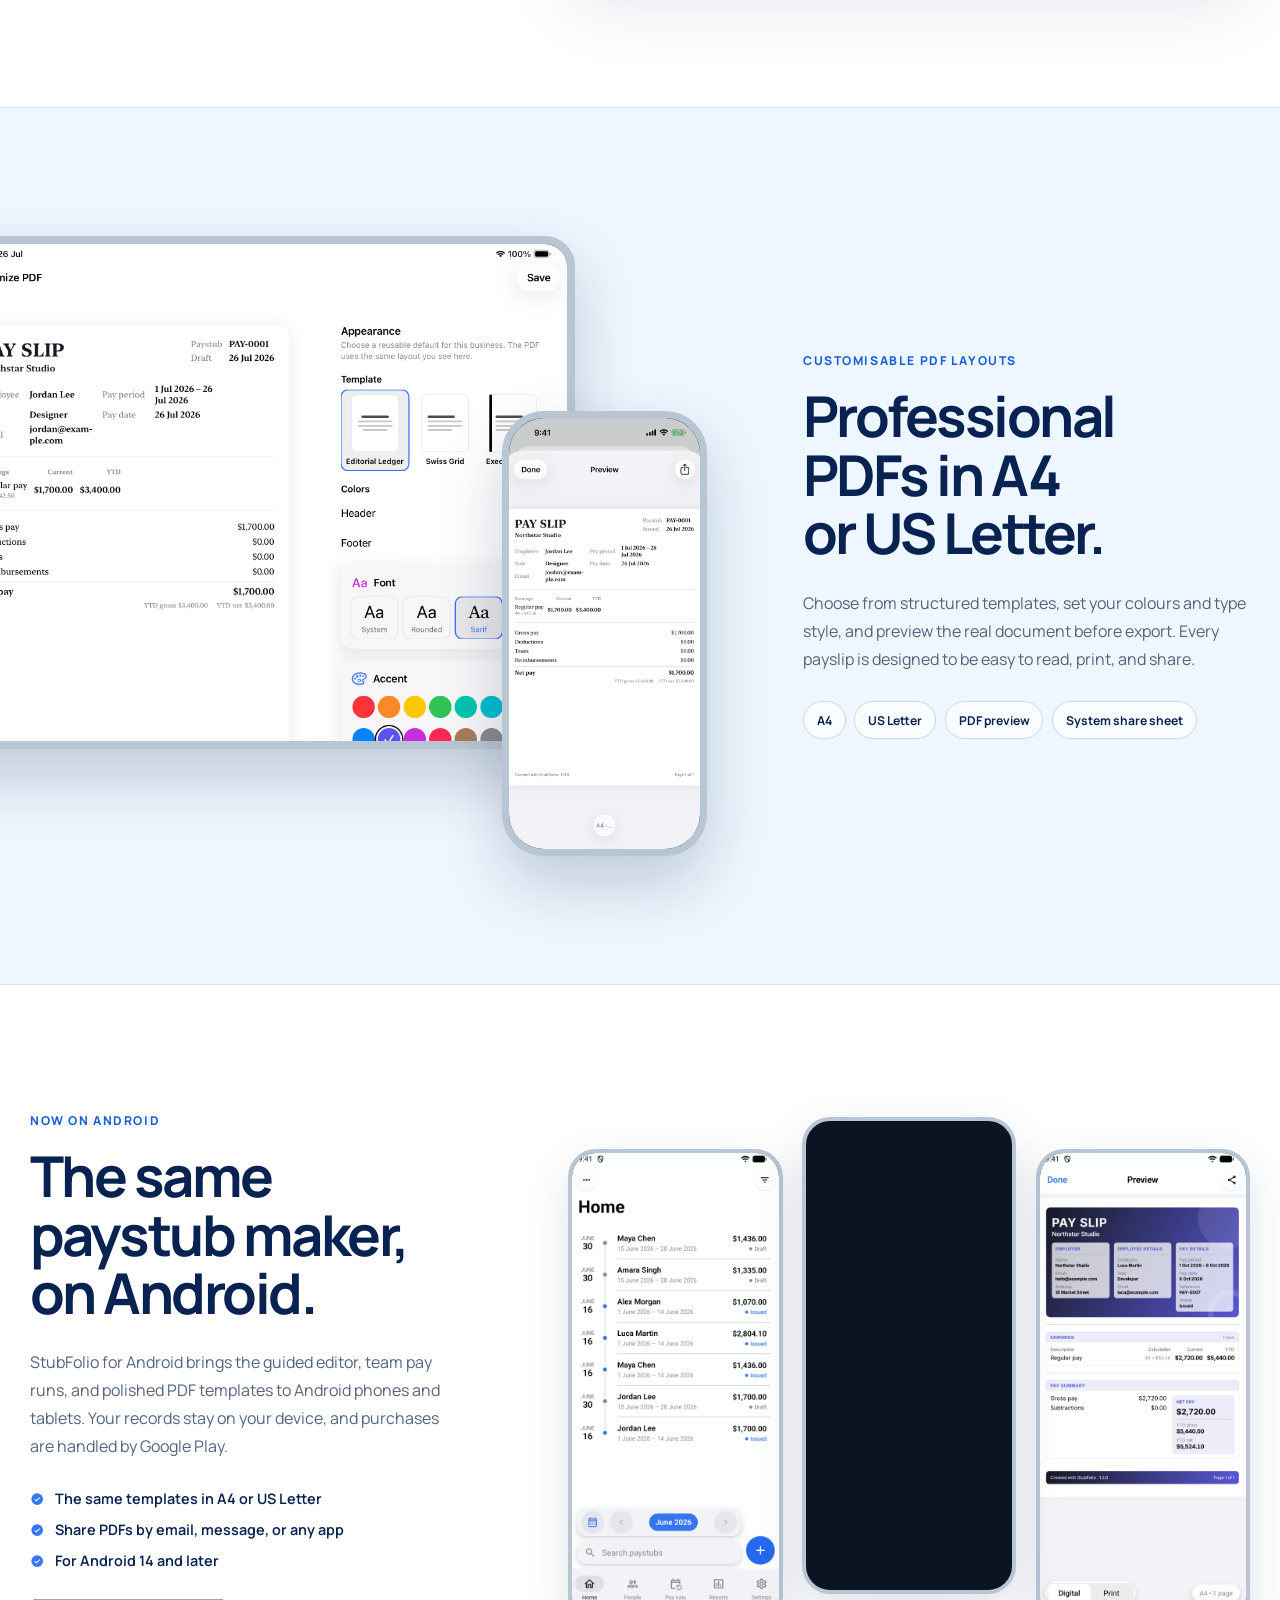
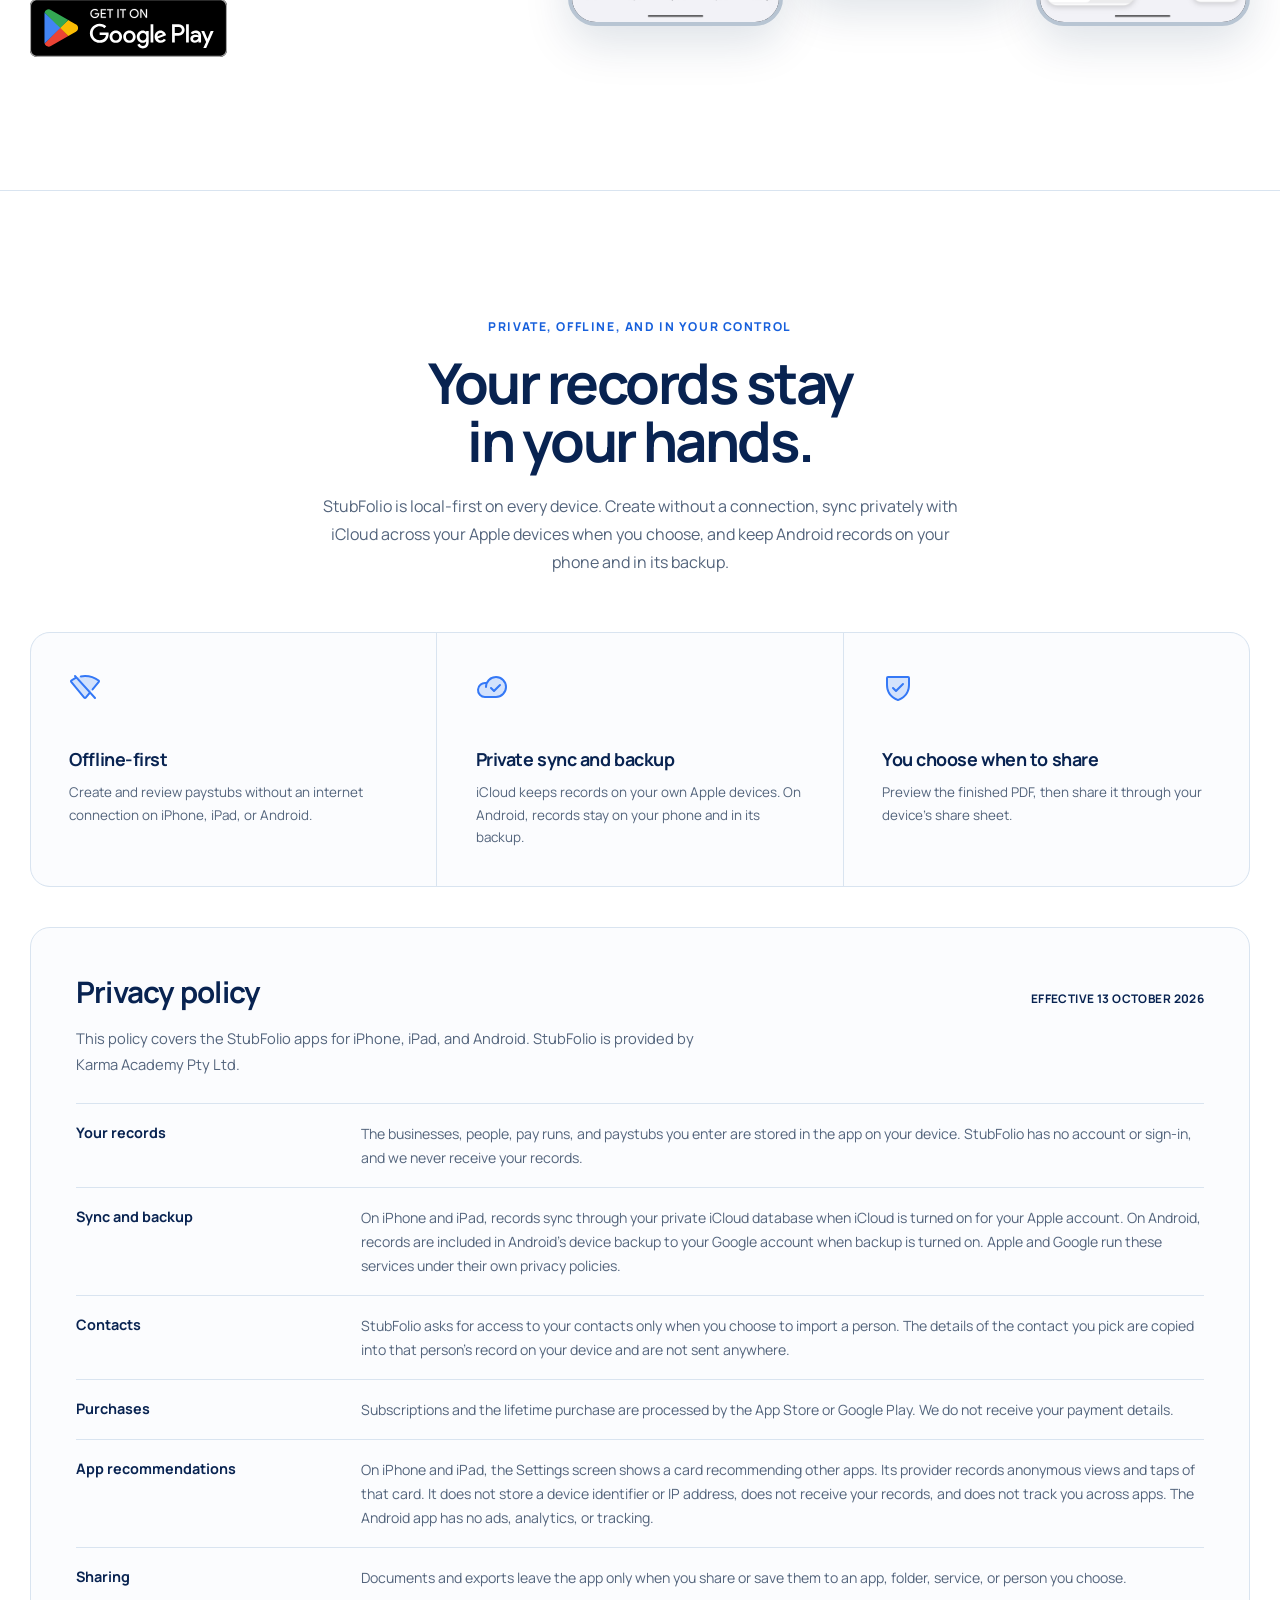
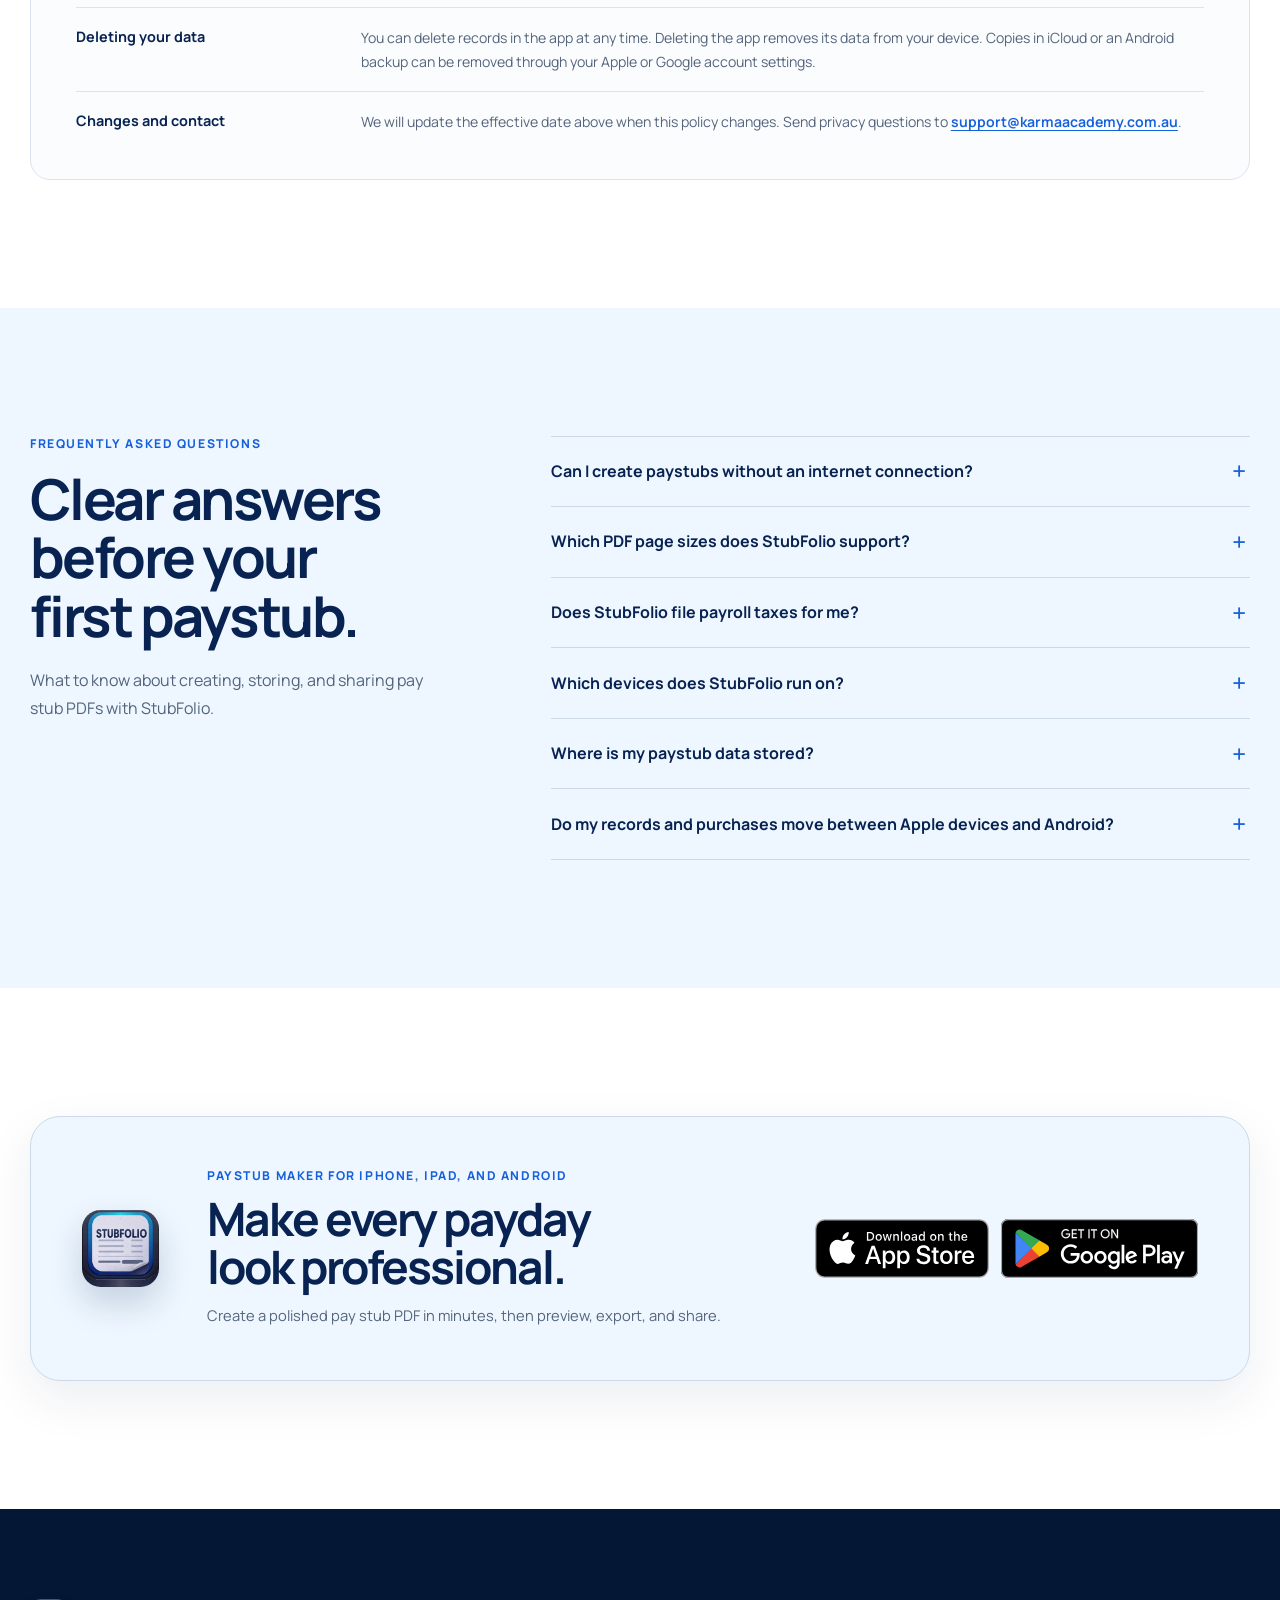
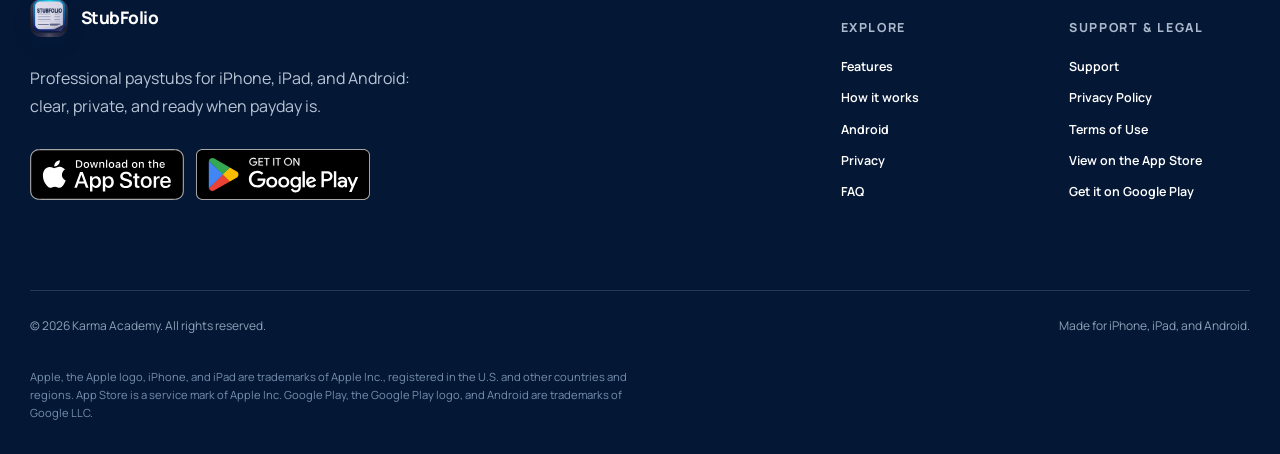
==== commit 4d906ea3: "Added android links" ====
--- a/index.html
+++ b/index.html
@@ -3,10 +3,10 @@
   <head>
     <meta charset="UTF-8" />
     <meta name="viewport" content="width=device-width, initial-scale=1.0" />
-    <title>StubFolio – Paystub Maker for iPhone &amp; iPad</title>
+    <title>StubFolio – Paystub Maker for iPhone, iPad &amp; Android</title>
     <meta
     name="description"
-    content="Create polished pay stubs and payslip PDFs on iPhone and iPad. Reuse employee details, run team paydays, customise templates, and work offline."
+    content="Create polished pay stubs and payslip PDFs on iPhone, iPad, and Android. Reuse employee details, run team paydays, customise templates, and work offline."
     />
     <meta name="robots" content="index,follow,max-image-preview:large,max-snippet:-1,max-video-preview:-1" />
     <meta name="theme-color" content="#eef7ff" />
@@ -21,20 +21,20 @@
     <meta property="og:type" content="website" />
     <meta property="og:site_name" content="StubFolio" />
     <meta property="og:url" content="https://stubfolio.karmaacademy.com.au/" />
-    <meta property="og:title" content="StubFolio – Paystub Maker for iPhone &amp; iPad" />
+    <meta property="og:title" content="StubFolio – Paystub Maker for iPhone, iPad &amp; Android" />
     <meta
     property="og:description"
-    content="Create professional pay stub and payslip PDFs on iPhone and iPad, from one person to a whole team pay run."
+    content="Create professional pay stub and payslip PDFs on iPhone, iPad, and Android, from one person to a whole team pay run."
     />
     <meta property="og:image" content="https://stubfolio.karmaacademy.com.au/images/og-stubfolio.png" />
     <meta property="og:image:width" content="1200" />
     <meta property="og:image:height" content="630" />
     <meta property="og:image:alt" content="StubFolio paystub maker shown on iPhone and iPad" />
     <meta name="twitter:card" content="summary_large_image" />
-    <meta name="twitter:title" content="StubFolio – Paystub Maker for iPhone &amp; iPad" />
+    <meta name="twitter:title" content="StubFolio – Paystub Maker for iPhone, iPad &amp; Android" />
     <meta
     name="twitter:description"
-    content="Create professional pay stub and payslip PDFs on iPhone and iPad."
+    content="Create professional pay stub and payslip PDFs on iPhone, iPad, and Android."
     />
     <meta name="twitter:image" content="https://stubfolio.karmaacademy.com.au/images/og-stubfolio.png" />
 
@@ -66,11 +66,11 @@
             "@type": "MobileApplication",
             "@id": "https://stubfolio.karmaacademy.com.au/#app",
             "name": "StubFolio: Paystub Maker Pro",
-            "operatingSystem": "iOS, iPadOS",
+            "operatingSystem": "iOS, iPadOS, Android",
             "applicationCategory": "BusinessApplication",
-            "description": "A guided paystub maker for creating, customising, previewing, and sharing professional pay stub and payslip PDFs on iPhone and iPad.",
+            "description": "A guided paystub maker for creating, customising, previewing, and sharing professional pay stub and payslip PDFs on iPhone, iPad, and Android.",
             "url": "https://stubfolio.karmaacademy.com.au/",
-            "installUrl": "https://apps.apple.com/app/id6793854994",
+            "installUrl": ["https://apps.apple.com/app/id6793854994", "https://play.google.com/store/apps/details?id=com.karmaacademy.payly"],
             "image": "https://stubfolio.karmaacademy.com.au/images/stubfolio-icon.jpg",
             "publisher": { "@id": "https://stubfolio.karmaacademy.com.au/#organization" }
           },
@@ -83,7 +83,7 @@
                 "name": "Can I create paystubs without an internet connection?",
                 "acceptedAnswer": {
                   "@type": "Answer",
-                  "text": "Yes. Core paystub creation works offline. If you enable iCloud, your records can sync when your device is connected again."
+                  "text": "Yes. Core paystub creation works offline on iPhone, iPad, and Android. On Apple devices with iCloud turned on, your records sync when your device is connected again."
                 }
               },
               {
@@ -104,10 +104,10 @@
               },
               {
                 "@type": "Question",
-                "name": "Can I use StubFolio on both iPhone and iPad?",
+                "name": "Which devices does StubFolio run on?",
                 "acceptedAnswer": {
                   "@type": "Answer",
-                  "text": "Yes. StubFolio is designed for both iPhone and iPad."
+                  "text": "StubFolio is available for iPhone and iPad on the App Store, and for Android phones and tablets running Android 14 or later on Google Play."
                 }
               },
               {
@@ -115,7 +115,15 @@
                 "name": "Where is my paystub data stored?",
                 "acceptedAnswer": {
                   "@type": "Answer",
-                  "text": "StubFolio is local-first, with private iCloud sync available when enabled through your Apple account."
+                  "text": "StubFolio is local-first and has no account. Your work stays on your device. On iPhone and iPad, private iCloud sync is available when you turn it on through your Apple account. On Android, records are included in your device backup to your Google account when Android backup is on."
+                }
+              },
+              {
+                "@type": "Question",
+                "name": "Do my records and purchases move between Apple devices and Android?",
+                "acceptedAnswer": {
+                  "@type": "Answer",
+                  "text": "No. The Apple and Android apps keep their records separately, and there is no StubFolio account to link them. Purchases are made through the App Store or Google Play and apply only to the app from that store."
                 }
               }
             ]
@@ -143,11 +151,10 @@
           <nav id="site-navigation" class="site-navigation" aria-label="Primary navigation">
             <a href="#features">Features</a>
             <a href="#how-it-works">How it works</a>
+            <a href="#android">Android</a>
             <a href="#privacy">Privacy</a>
             <a href="#faq">FAQ</a>
-            <a class="app-store-button app-store-button--compact" href="https://apps.apple.com/app/id6793854994" aria-label="Download StubFolio on the App Store" data-cta-location="header">
-              <img alt="Download on the App Store" width="924" height="310" src="images/download-on-app-store.svg">
-            </a>
+            <a class="nav-download" href="#download" data-cta-location="header">Get the app</a>
           </nav>
         </div>
       </header>
@@ -155,20 +162,25 @@
         <section class="hero section" id="top" aria-labelledby="hero-title">
           <div class="page-shell hero__grid">
             <div class="hero__copy">
-              <p class="eyebrow">Paystub maker for iPhone and iPad</p>
+              <p class="eyebrow">Paystub maker for iPhone, iPad, and Android</p>
               <h1 id="hero-title">Make every payday look professional.</h1>
-              <p class="hero__lede">StubFolio is a guided paystub maker for iPhone and iPad. Create, customise, preview, and share polished pay stub PDFs without wrestling with full payroll software.</p>
+              <p class="hero__lede">StubFolio is a guided paystub maker for iPhone, iPad, and Android. Create, customise, preview, and share polished pay stub PDFs without wrestling with full payroll software.</p>
               <div class="hero__actions">
-                <a class="app-store-button" href="https://apps.apple.com/app/id6793854994" aria-label="Download StubFolio on the App Store" data-cta-location="hero">
-                  <img alt="Download on the App Store" width="924" height="310" src="images/download-on-app-store.svg">
-                </a>
+                <div class="store-badges">
+                  <a class="app-store-button" href="https://apps.apple.com/app/id6793854994" aria-label="Download StubFolio on the App Store" data-cta-location="hero">
+                    <img alt="Download on the App Store" width="924" height="310" src="images/download-on-app-store.svg">
+                  </a>
+                  <a class="google-play-button" href="https://play.google.com/store/apps/details?id=com.karmaacademy.payly" aria-label="Get StubFolio on Google Play" data-cta-location="hero">
+                    <img alt="Get it on Google Play" width="239" height="71" src="images/get-it-on-google-play.svg">
+                  </a>
+                </div>
                 <a class="text-link" href="#how-it-works">See how it works <svg xmlns="http://www.w3.org/2000/svg" width="18" height="18" fill="currentColor" viewBox="0 0 256 256" aria-hidden="true">
                     <path d="M204,64V168a12,12,0,0,1-24,0V93L72.49,200.49a12,12,0,0,1-17-17L163,76H88a12,12,0,0,1,0-24H192A12,12,0,0,1,204,64Z">
                     </path>
                   </svg>
                 </a>
               </div>
-              <p class="hero__note">Designed for iPhone and iPad. No separate account required.</p>
+              <p class="hero__note">On the App Store and Google Play. No separate account required.</p>
             </div>
             <div class="hero-devices" aria-label="StubFolio shown on iPhone and iPad">
               <figure class="device-frame device-frame--ipad hero-devices__ipad">
@@ -230,7 +242,7 @@
                 </path>
               </svg>
               <h2>Private and offline-first</h2>
-              <p>Create without a connection, then use private iCloud sync when you choose.</p>
+              <p>Create without a connection. Records stay on your device, with optional iCloud sync on Apple devices.</p>
             </article>
           </div>
         </section>
@@ -333,12 +345,52 @@
             </div>
           </div>
         </section>
+        <section class="story-section android-section section" id="android" aria-labelledby="android-title">
+          <div class="page-shell story-grid story-grid--copy-first">
+            <div class="story-copy">
+              <p class="eyebrow">Now on Android</p>
+              <h2 id="android-title">The same paystub maker, on Android.</h2>
+              <p>StubFolio for Android brings the guided editor, team pay runs, and polished PDF templates to Android phones and tablets. Your records stay on your device, and purchases are handled by Google Play.</p>
+              <ul class="check-list">
+                <li>
+                  <svg xmlns="http://www.w3.org/2000/svg" width="1em" height="1em" fill="currentColor" viewBox="0 0 256 256" aria-hidden="true">
+                    <path d="M128,24A104,104,0,1,0,232,128,104.11,104.11,0,0,0,128,24Zm45.66,85.66-56,56a8,8,0,0,1-11.32,0l-24-24a8,8,0,0,1,11.32-11.32L112,148.69l50.34-50.35a8,8,0,0,1,11.32,11.32Z">
+                    </path>
+                  </svg> The same templates in A4 or US Letter</li>
+                <li>
+                  <svg xmlns="http://www.w3.org/2000/svg" width="1em" height="1em" fill="currentColor" viewBox="0 0 256 256" aria-hidden="true">
+                    <path d="M128,24A104,104,0,1,0,232,128,104.11,104.11,0,0,0,128,24Zm45.66,85.66-56,56a8,8,0,0,1-11.32,0l-24-24a8,8,0,0,1,11.32-11.32L112,148.69l50.34-50.35a8,8,0,0,1,11.32,11.32Z">
+                    </path>
+                  </svg> Share PDFs by email, message, or any app</li>
+                <li>
+                  <svg xmlns="http://www.w3.org/2000/svg" width="1em" height="1em" fill="currentColor" viewBox="0 0 256 256" aria-hidden="true">
+                    <path d="M128,24A104,104,0,1,0,232,128,104.11,104.11,0,0,0,128,24Zm45.66,85.66-56,56a8,8,0,0,1-11.32,0l-24-24a8,8,0,0,1,11.32-11.32L112,148.69l50.34-50.35a8,8,0,0,1,11.32,11.32Z">
+                    </path>
+                  </svg> For Android 14 and later</li>
+              </ul>
+              <a class="google-play-button android-section__badge" href="https://play.google.com/store/apps/details?id=com.karmaacademy.payly" aria-label="Get StubFolio on Google Play" data-cta-location="android">
+                <img alt="Get it on Google Play" width="239" height="71" src="images/get-it-on-google-play.svg">
+              </a>
+            </div>
+            <div class="phone-sequence phone-sequence--android" aria-label="StubFolio on Android">
+              <figure class="device-frame device-frame--phone">
+                <img alt="Paystub timeline on Android" width="1080" height="2400" loading="lazy" decoding="async" src="images/android-home.png">
+              </figure>
+              <figure class="device-frame device-frame--phone">
+                <img alt="Team pay run progress on Android" width="1080" height="2400" loading="lazy" decoding="async" src="images/android-pay-run.png">
+              </figure>
+              <figure class="device-frame device-frame--phone">
+                <img alt="Finished payslip PDF preview on Android" width="1080" height="2400" loading="lazy" decoding="async" src="images/android-pdf-preview.png">
+              </figure>
+            </div>
+          </div>
+        </section>
         <section class="privacy-section section" id="privacy">
           <div class="page-shell">
             <div class="section-heading section-heading--centered">
-              <p class="eyebrow">Private, offline, and in sync</p>
+              <p class="eyebrow">Private, offline, and in your control</p>
               <h2>Your records stay in your hands.</h2>
-              <p>StubFolio is local-first. Create without a connection, then use private iCloud sync across your Apple devices when you choose.</p>
+              <p>StubFolio is local-first on every device. Create without a connection, sync privately with iCloud across your Apple devices when you choose, and keep Android records on your phone and in its backup.</p>
             </div>
             <div class="privacy-grid">
               <article>
@@ -349,7 +401,7 @@
                   </path>
                 </svg>
                 <h3>Offline-first</h3>
-                <p>Create and review paystubs without an internet connection.</p>
+                <p>Create and review paystubs without an internet connection on iPhone, iPad, or Android.</p>
               </article>
               <article>
                 <svg xmlns="http://www.w3.org/2000/svg" width="32" height="32" fill="currentColor" viewBox="0 0 256 256" aria-hidden="true">
@@ -358,8 +410,8 @@
                   <path d="M160,40A88.09,88.09,0,0,0,81.29,88.67,64,64,0,1,0,72,216h88a88,88,0,0,0,0-176Zm0,160H72a48,48,0,0,1,0-96c1.1,0,2.2,0,3.29.11A88,88,0,0,0,72,128a8,8,0,0,0,16,0,72,72,0,1,1,72,72Zm37.66-93.66a8,8,0,0,1,0,11.32l-48,48a8,8,0,0,1-11.32,0l-24-24a8,8,0,0,1,11.32-11.32L144,148.69l42.34-42.35A8,8,0,0,1,197.66,106.34Z">
                   </path>
                 </svg>
-                <h3>Private iCloud sync</h3>
-                <p>Keep your records available across your own Apple devices.</p>
+                <h3>Private sync and backup</h3>
+                <p>iCloud keeps records on your own Apple devices. On Android, records stay on your phone and in its backup.</p>
               </article>
               <article>
                 <svg xmlns="http://www.w3.org/2000/svg" width="32" height="32" fill="currentColor" viewBox="0 0 256 256" aria-hidden="true">
@@ -369,8 +421,49 @@
                   </path>
                 </svg>
                 <h3>You choose when to share</h3>
-                <p>Preview the finished PDF, then export it through the system share sheet.</p>
+                <p>Preview the finished PDF, then share it through your device&#8217;s share sheet.</p>
               </article>
+            </div>
+            <div class="privacy-policy" id="privacy-policy" aria-labelledby="privacy-policy-title">
+              <div class="privacy-policy__header">
+                <h3 id="privacy-policy-title">Privacy policy</h3>
+                <p class="privacy-policy__meta">Effective 13 October 2026</p>
+              </div>
+              <p class="privacy-policy__intro">This policy covers the StubFolio apps for iPhone, iPad, and Android. StubFolio is provided by Karma Academy Pty Ltd.</p>
+              <dl class="privacy-policy__list">
+                <div>
+                  <dt>Your records</dt>
+                  <dd>The businesses, people, pay runs, and paystubs you enter are stored in the app on your device. StubFolio has no account or sign-in, and we never receive your records.</dd>
+                </div>
+                <div>
+                  <dt>Sync and backup</dt>
+                  <dd>On iPhone and iPad, records sync through your private iCloud database when iCloud is turned on for your Apple account. On Android, records are included in Android&#8217;s device backup to your Google account when backup is turned on. Apple and Google run these services under their own privacy policies.</dd>
+                </div>
+                <div>
+                  <dt>Contacts</dt>
+                  <dd>StubFolio asks for access to your contacts only when you choose to import a person. The details of the contact you pick are copied into that person&#8217;s record on your device and are not sent anywhere.</dd>
+                </div>
+                <div>
+                  <dt>Purchases</dt>
+                  <dd>Subscriptions and the lifetime purchase are processed by the App Store or Google Play. We do not receive your payment details.</dd>
+                </div>
+                <div>
+                  <dt>App recommendations</dt>
+                  <dd>On iPhone and iPad, the Settings screen shows a card recommending other apps. Its provider records anonymous views and taps of that card. It does not store a device identifier or IP address, does not receive your records, and does not track you across apps. The Android app has no ads, analytics, or tracking.</dd>
+                </div>
+                <div>
+                  <dt>Sharing</dt>
+                  <dd>Documents and exports leave the app only when you share or save them to an app, folder, service, or person you choose.</dd>
+                </div>
+                <div>
+                  <dt>Deleting your data</dt>
+                  <dd>You can delete records in the app at any time. Deleting the app removes its data from your device. Copies in iCloud or an Android backup can be removed through your Apple or Google account settings.</dd>
+                </div>
+                <div>
+                  <dt>Changes and contact</dt>
+                  <dd>We will update the effective date above when this policy changes. Send privacy questions to <a href="mailto:support@karmaacademy.com.au">support@karmaacademy.com.au</a>.</dd>
+                </div>
+              </dl>
             </div>
           </div>
         </section>
@@ -384,7 +477,7 @@
             <div class="faq-list">
               <details>
                 <summary>Can I create paystubs without an internet connection?</summary>
-                <p>Yes. Core paystub creation works offline. If you enable iCloud, your records can sync when your device is connected again.</p>
+                <p>Yes. Core paystub creation works offline on iPhone, iPad, and Android. On Apple devices with iCloud turned on, your records sync when your device is connected again.</p>
               </details>
               <details>
                 <summary>Which PDF page sizes does StubFolio support?</summary>
@@ -395,12 +488,16 @@
                 <p>No. StubFolio helps you structure, review, and present the figures you enter. It is not a tax-filing service and does not replace professional payroll or tax advice.</p>
               </details>
               <details>
-                <summary>Can I use StubFolio on both iPhone and iPad?</summary>
-                <p>Yes. StubFolio is designed for iPhone and iPad, with layouts that make quick edits comfortable on iPhone and detailed review easier on iPad.</p>
+                <summary>Which devices does StubFolio run on?</summary>
+                <p>StubFolio is available for iPhone and iPad on the <a href="https://apps.apple.com/app/id6793854994">App Store</a>, and for Android phones and tablets running Android 14 or later on <a href="https://play.google.com/store/apps/details?id=com.karmaacademy.payly">Google Play</a>. Layouts make quick edits comfortable on a phone and detailed review easier on a tablet.</p>
               </details>
               <details>
                 <summary>Where is my paystub data stored?</summary>
-                <p>StubFolio is local-first. Your work stays on your device, with private iCloud sync available when you enable it through your Apple account.</p>
+                <p>StubFolio is local-first and has no account. Your work stays on your device. On iPhone and iPad, private iCloud sync is available when you turn it on through your Apple account. On Android, records are included in your device backup to your Google account when Android backup is on.</p>
+              </details>
+              <details>
+                <summary>Do my records and purchases move between Apple devices and Android?</summary>
+                <p>No. The Apple and Android apps keep their records separately, and there is no StubFolio account to link them. Purchases are made through the App Store or Google Play and apply only to the app from that store.</p>
               </details>
             </div>
           </div>
@@ -409,13 +506,18 @@
           <div class="page-shell download-panel">
             <img class="download-panel__icon" alt="" width="1024" height="1024" loading="lazy" src="images/stubfolio-icon.jpg">
             <div>
-              <p class="eyebrow">Paystub maker for iPhone and iPad</p>
+              <p class="eyebrow">Paystub maker for iPhone, iPad, and Android</p>
               <h2 id="download-title">Make every payday look professional.</h2>
               <p>Create a polished pay stub PDF in minutes, then preview, export, and share.</p>
             </div>
-            <a class="app-store-button" href="https://apps.apple.com/app/id6793854994" aria-label="Download StubFolio on the App Store" data-cta-location="footer">
-              <img alt="Download on the App Store" width="924" height="310" src="images/download-on-app-store.svg">
-            </a>
+            <div class="store-badges">
+              <a class="app-store-button" href="https://apps.apple.com/app/id6793854994" aria-label="Download StubFolio on the App Store" data-cta-location="download">
+                <img alt="Download on the App Store" width="924" height="310" src="images/download-on-app-store.svg">
+              </a>
+              <a class="google-play-button" href="https://play.google.com/store/apps/details?id=com.karmaacademy.payly" aria-label="Get StubFolio on Google Play" data-cta-location="download">
+                <img alt="Get it on Google Play" width="239" height="71" src="images/get-it-on-google-play.svg">
+              </a>
+            </div>
           </div>
         </section>
       </main>
@@ -426,30 +528,41 @@
               <img src="images/stubfolio-icon.jpg" alt="" width="1024" height="1024" loading="lazy">
               <span>StubFolio</span>
             </a>
-            <p>Professional paystubs for iPhone and iPad: clear, private, and ready when payday is.</p>
-            <a class="app-store-button app-store-button--footer" href="https://apps.apple.com/app/id6793854994" aria-label="Download StubFolio on the App Store">
-              <img src="images/download-on-app-store.svg" alt="Download on the App Store" width="924" height="310">
-            </a>
+            <p>Professional paystubs for iPhone, iPad, and Android: clear, private, and ready when payday is.</p>
+            <div class="store-badges store-badges--footer">
+              <a class="app-store-button" href="https://apps.apple.com/app/id6793854994" aria-label="Download StubFolio on the App Store" data-cta-location="site-footer">
+                <img alt="Download on the App Store" width="924" height="310" src="images/download-on-app-store.svg">
+              </a>
+              <a class="google-play-button" href="https://play.google.com/store/apps/details?id=com.karmaacademy.payly" aria-label="Get StubFolio on Google Play" data-cta-location="site-footer">
+                <img alt="Get it on Google Play" width="239" height="71" src="images/get-it-on-google-play.svg">
+              </a>
+            </div>
           </div>
           <div class="site-footer__links">
             <nav aria-label="Explore StubFolio">
               <p class="site-footer__label">Explore</p>
               <a href="#features">Features</a>
               <a href="#how-it-works">How it works</a>
+              <a href="#android">Android</a>
               <a href="#privacy">Privacy</a>
               <a href="#faq">FAQ</a>
             </nav>
             <nav aria-label="StubFolio support and legal">
               <p class="site-footer__label">Support &amp; legal</p>
               <a href="mailto:support@karmaacademy.com.au">Support</a>
+              <a href="#privacy-policy">Privacy Policy</a>
               <a href="terms.html">Terms of Use</a>
               <a href="https://apps.apple.com/app/id6793854994">View on the App Store</a>
+              <a href="https://play.google.com/store/apps/details?id=com.karmaacademy.payly">Get it on Google Play</a>
             </nav>
           </div>
         </div>
         <div class="page-shell site-footer__bottom">
           <p>© 2026 Karma Academy. All rights reserved.</p>
-          <p>Made for iPhone and iPad.</p>
+          <p>Made for iPhone, iPad, and Android.</p>
+        </div>
+        <div class="page-shell site-footer__trademarks">
+          <p>Apple, the Apple logo, iPhone, and iPad are trademarks of Apple Inc., registered in the U.S. and other countries and regions. App Store is a service mark of Apple Inc. Google Play, the Google Play logo, and Android are trademarks of Google LLC.</p>
         </div>
       </footer>
     </div>
--- a/styles.css
+++ b/styles.css
@@ -199,7 +199,7 @@
   gap: clamp(1.2rem, 2.7vw, 2.4rem);
 }
 
-.site-navigation > a:not(.app-store-button) {
+.site-navigation > a:not(.nav-download) {
   position: relative;
   color: var(--navy);
   font-size: 0.88rem;
@@ -207,7 +207,7 @@
   text-decoration: none;
 }
 
-.site-navigation > a:not(.app-store-button)::after {
+.site-navigation > a:not(.nav-download)::after {
   position: absolute;
   right: 0;
   bottom: -0.45rem;
@@ -220,7 +220,7 @@
   transition: scale 180ms ease;
 }
 
-.site-navigation > a:not(.app-store-button):hover::after {
+.site-navigation > a:not(.nav-download):hover::after {
   scale: 1 1;
   transform-origin: left;
 }
@@ -237,25 +237,53 @@
   color: var(--navy);
 }
 
-.app-store-button {
+.app-store-button,
+.google-play-button {
   display: inline-flex;
   width: 174px;
   border-radius: 10px;
   transition: translate 180ms ease, filter 180ms ease;
 }
 
-.app-store-button img {
+/* The Google Play badge is wider than the App Store badge; this width matches their heights. */
+.google-play-button {
+  width: 197px;
+}
+
+.app-store-button img,
+.google-play-button img {
   width: 100%;
   height: auto;
 }
 
-.app-store-button:hover {
+.app-store-button:hover,
+.google-play-button:hover {
   filter: brightness(1.08);
   translate: 0 -2px;
 }
 
-.app-store-button--compact {
-  width: 136px;
+.store-badges {
+  display: flex;
+  flex-wrap: wrap;
+  align-items: center;
+  gap: 0.75rem;
+}
+
+.nav-download {
+  display: inline-flex;
+  align-items: center;
+  border-radius: 999px;
+  background: var(--navy);
+  color: var(--white);
+  padding: 0.62rem 1.1rem;
+  font-size: 0.86rem;
+  font-weight: 720;
+  text-decoration: none;
+  transition: background 180ms ease;
+}
+
+.nav-download:hover {
+  background: var(--blue-dark);
 }
 
 .hero {
@@ -287,8 +315,9 @@
 
 .hero__actions {
   display: flex;
-  align-items: center;
-  gap: 1.4rem;
+  flex-wrap: wrap;
+  align-items: center;
+  gap: 1.1rem 1.4rem;
   margin-top: 2.1rem;
 }
 
@@ -462,6 +491,14 @@
 
 .phone-sequence .device-frame:nth-child(2) {
   translate: 0 -2rem;
+}
+
+.phone-sequence--android .device-frame {
+  aspect-ratio: 1080 / 2400;
+}
+
+.android-section__badge {
+  margin-top: 1.8rem;
 }
 
 .wide-product-crop {
@@ -605,6 +642,79 @@
   line-height: 1.65;
 }
 
+.privacy-policy {
+  margin-top: 2.5rem;
+  scroll-margin-top: 92px;
+  border: 1px solid var(--line);
+  border-radius: var(--radius-medium);
+  background: var(--paper);
+  padding: clamp(1.6rem, 4vw, 2.8rem);
+}
+
+.privacy-policy__header {
+  display: flex;
+  flex-wrap: wrap;
+  align-items: baseline;
+  justify-content: space-between;
+  gap: 0.5rem 1.5rem;
+}
+
+.privacy-policy h3 {
+  font-size: clamp(1.45rem, 2.4vw, 1.85rem);
+}
+
+.privacy-policy__meta {
+  color: var(--navy);
+  font-size: 0.74rem;
+  font-weight: 720;
+  letter-spacing: 0.035em;
+  text-transform: uppercase;
+}
+
+.privacy-policy__intro {
+  max-width: 70ch;
+  margin-top: 0.9rem;
+  font-size: 0.92rem;
+}
+
+.privacy-policy__list {
+  margin: 1.6rem 0 0;
+  border-top: 1px solid var(--line);
+}
+
+.privacy-policy__list > div {
+  display: grid;
+  grid-template-columns: minmax(150px, 0.3fr) minmax(0, 1fr);
+  gap: 0.35rem 2rem;
+  border-bottom: 1px solid var(--line);
+  padding-block: 1.1rem;
+}
+
+.privacy-policy__list > div:last-child {
+  border-bottom: 0;
+  padding-bottom: 0;
+}
+
+.privacy-policy dt {
+  color: var(--navy);
+  font-size: 0.9rem;
+  font-weight: 700;
+  line-height: 1.55;
+}
+
+.privacy-policy dd {
+  margin: 0;
+  color: var(--ink-muted);
+  font-size: 0.88rem;
+  line-height: 1.7;
+}
+
+.privacy-policy dd a {
+  color: var(--blue-dark);
+  font-weight: 650;
+  text-underline-offset: 0.2em;
+}
+
 .faq-section {
   background: var(--ice);
 }
@@ -698,6 +808,10 @@
   font-size: 0.92rem;
 }
 
+.download-panel .store-badges {
+  justify-content: flex-end;
+}
+
 .site-footer {
   background: var(--navy-deep);
   color: var(--white);
@@ -775,6 +889,15 @@
 
   .template-composition {
     min-height: 520px;
+  }
+
+  .download-panel {
+    grid-template-columns: auto 1fr;
+  }
+
+  .download-panel .store-badges {
+    grid-column: 2;
+    justify-content: flex-start;
   }
 }
 
@@ -814,16 +937,17 @@
     display: grid;
   }
 
-  .site-navigation > a:not(.app-store-button) {
+  .site-navigation > a:not(.nav-download) {
     border-bottom: 1px solid var(--line);
     padding: 1rem 0;
   }
 
-  .site-navigation > a:not(.app-store-button)::after {
+  .site-navigation > a:not(.nav-download)::after {
     display: none;
   }
 
-  .site-navigation .app-store-button {
+  .site-navigation .nav-download {
+    justify-self: start;
     margin-top: 1rem;
   }
 
@@ -908,13 +1032,6 @@
     margin-bottom: 1.6rem;
   }
 
-  .download-panel {
-    grid-template-columns: auto 1fr;
-  }
-
-  .download-panel .app-store-button {
-    grid-column: 2;
-  }
 }
 
 @media (max-width: 560px) {
@@ -1016,9 +1133,13 @@
     margin-inline: auto;
   }
 
-  .download-panel .app-store-button {
+  .download-panel .store-badges {
     grid-column: 1;
-    justify-self: center;
+    justify-content: center;
+  }
+
+  .privacy-policy__list > div {
+    grid-template-columns: 1fr;
   }
 
   .site-footer__inner {
@@ -1066,9 +1187,16 @@
   line-height: 1.75;
 }
 
-.app-store-button--footer {
+.store-badges--footer {
+  margin-top: 1.8rem;
+}
+
+.store-badges--footer .app-store-button {
   width: 154px;
-  margin-top: 1.8rem;
+}
+
+.store-badges--footer .google-play-button {
+  width: 174px;
 }
 
 .site-footer__links {
@@ -1116,6 +1244,17 @@
 .site-footer__bottom p {
   color: #8fa1b8;
   font-size: 0.75rem;
+}
+
+.site-footer__trademarks {
+  padding-bottom: 2rem;
+}
+
+.site-footer__trademarks p {
+  max-width: 90ch;
+  color: #7790ae;
+  font-size: 0.7rem;
+  line-height: 1.6;
 }
 
 @media (max-width: 760px) {
